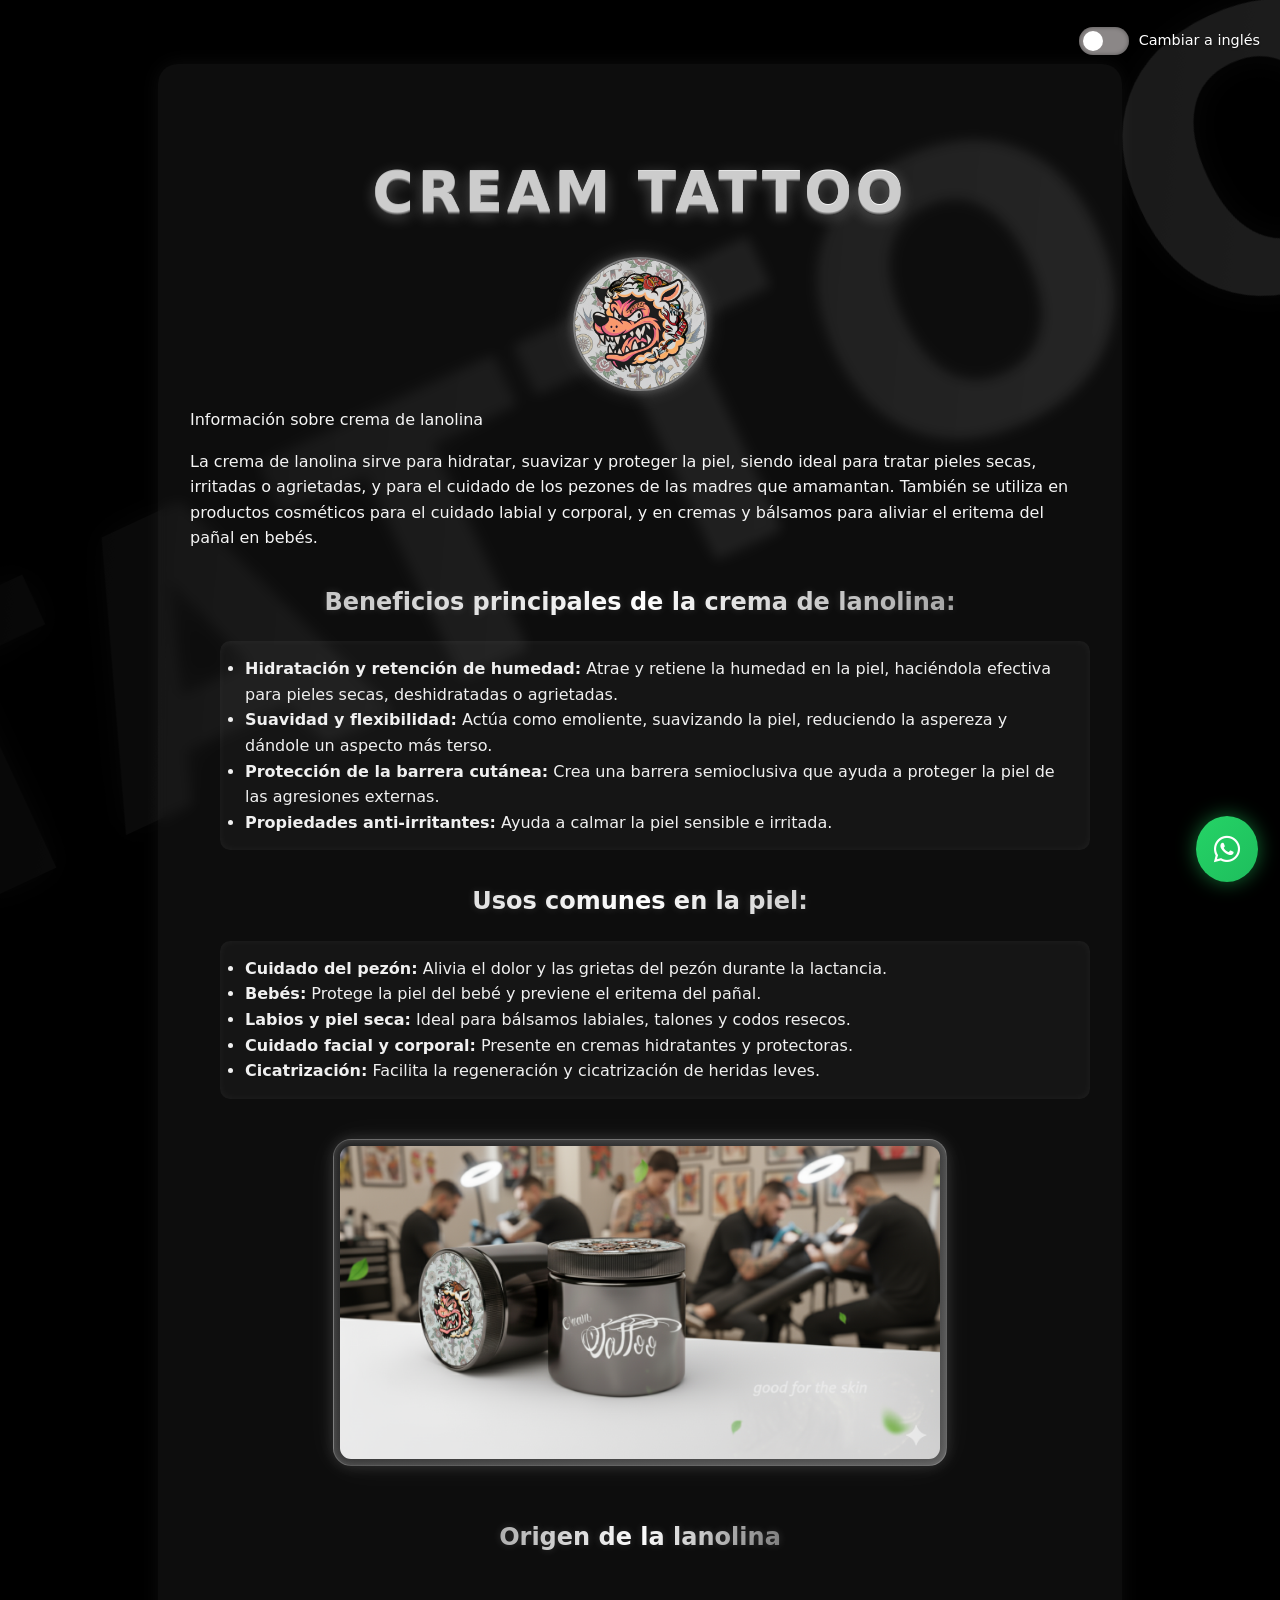
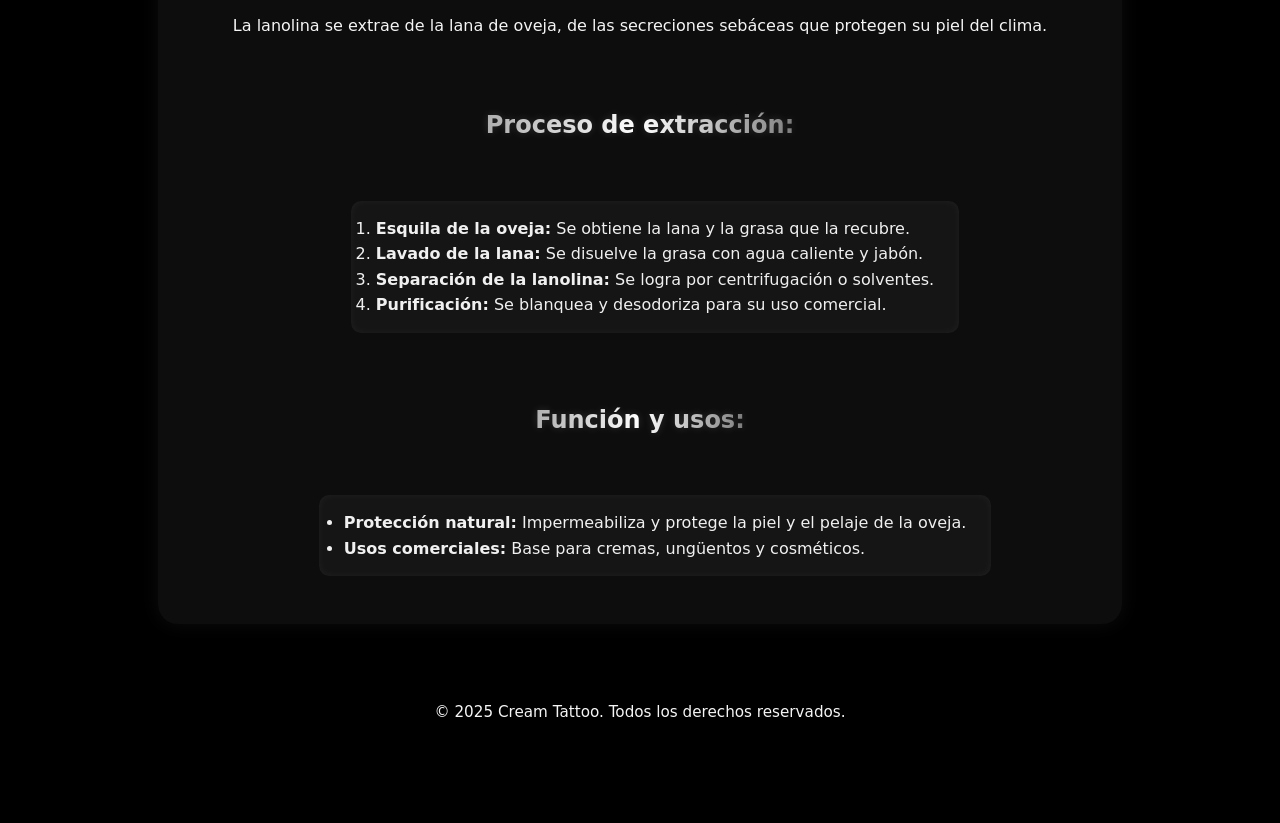
==== index.html @ 7462679d "Creamtatto" ====
<!doctype html>
<html lang="es">
<head>
  <meta charset="utf-8" />
  <meta name="viewport" content="width=device-width, initial-scale=1" />
  <meta http-equiv="x-dns-prefetch-control" content="on">
  <title>Cream Tattoo</title>
  <meta name="description" content="Cream Tattoo - Información sobre la crema de lanolina y su uso para el cuidado de la piel.">

  <!-- 🔹 Preload: carga anticipada de CSS y JS -->
  <link rel="preload" href="estilos.css" as="style" />
  <link rel="preload" href="script.js" as="script" />

  <!-- 🔹 Carga normal del CSS -->
  <link rel="stylesheet" href="estilos.css" />
  <link rel="icon" type="image/webp" href="Imagenes/Imagen1.png">


  <!-- 🔹 Optimización de DNS para Font Awesome -->
  <link rel="dns-prefetch" href="https://cdnjs.cloudflare.com" />

  <!-- 🔹 Font Awesome (corregido) -->
  <link
    rel="stylesheet"
    href="https://cdnjs.cloudflare.com/ajax/libs/font-awesome/6.5.0/css/all.min.css"
  />
</head>


<body>
  <!-- Selector de idioma -->
  <div class="language-container">
    <label class="switch">
      <input type="checkbox" id="language-toggle" />
      <span class="slider"></span>
    </label>
    <p id="label-text">Cambiar a inglés</p>
  </div>

  <!-- Contenido principal -->
  <main class="content">
    
    <!-- 🔹 Título principal -->
    <h1 class="titulo">
      <span id="title-text">Cream Tattoo</span>
    </h1>

    <!-- 🔹 Imagen principal -->
    <img src="Imagenes/Perro.webp"class="icono" alt="Perro Icono" />

    <!-- 🔹 Texto introductorio -->
    <p class="meta" id="meta-text">Información sobre crema de lanolina</p>

    <p id="intro-text">
      La crema de lanolina sirve para hidratar, suavizar y proteger la piel, siendo ideal para tratar pieles secas, irritadas o agrietadas, y para el cuidado de los pezones de las madres que amamantan. También se utiliza en productos cosméticos para el cuidado labial y corporal, y en cremas y bálsamos para aliviar el eritema del pañal en bebés.
    </p>

    <!-- 🔹 Beneficios -->
    <h2 id="benefits-title">Beneficios principales de la crema de lanolina:</h2>
    <ul id="benefits-list">
      <li><strong>Hidratación y retención de humedad:</strong> Atrae y retiene la humedad en la piel, haciéndola efectiva para pieles secas, deshidratadas o agrietadas.</li>
      <li><strong>Suavidad y flexibilidad:</strong> Actúa como emoliente, suavizando la piel, reduciendo la aspereza y dándole un aspecto más terso.</li>
      <li><strong>Protección de la barrera cutánea:</strong> Crea una barrera semioclusiva que ayuda a proteger la piel de las agresiones externas.</li>
      <li><strong>Propiedades anti-irritantes:</strong> Ayuda a calmar la piel sensible e irritada.</li>
    </ul>

    <!-- 🔹 Usos comunes -->
    <h2 id="uses-title">Usos comunes en la piel:</h2>
    <ul id="uses-list">
      <li><strong>Cuidado del pezón:</strong> Alivia el dolor y las grietas del pezón durante la lactancia.</li>
      <li><strong>Bebés:</strong> Protege la piel del bebé y previene el eritema del pañal.</li>
      <li><strong>Labios y piel seca:</strong> Ideal para bálsamos labiales, talones y codos resecos.</li>
      <li><strong>Cuidado facial y corporal:</strong> Presente en cremas hidratantes y protectoras.</li>
      <li><strong>Cicatrización:</strong> Facilita la regeneración y cicatrización de heridas leves.</li>
    </ul>

    <!-- 🔹 Artículo con imagen y más información -->
    <article class="card">
      <div class="photo-gallery">                 
      <img class="photo" src="Imagenes/Prueba.webp" alt="Crema de lanolina" loading="lazy" />

      </div>

      <h2 id="origin-title">Origen de la lanolina</h2>
      <p id="origin-text">
        La lanolina se extrae de la lana de oveja, de las secreciones sebáceas que protegen su piel del clima.
      </p>

      <h2 id="process-title">Proceso de extracción:</h2>
      <ol id="process-list">
        <li><strong>Esquila de la oveja:</strong> Se obtiene la lana y la grasa que la recubre.</li>
        <li><strong>Lavado de la lana:</strong> Se disuelve la grasa con agua caliente y jabón.</li>
        <li><strong>Separación de la lanolina:</strong> Se logra por centrifugación o solventes.</li>
        <li><strong>Purificación:</strong> Se blanquea y desodoriza para su uso comercial.</li>
      </ol>

      <h2 id="function-title">Función y usos:</h2>
      <ul id="function-list">
        <li><strong>Protección natural:</strong> Impermeabiliza y protege la piel y el pelaje de la oveja.</li>
        <li><strong>Usos comerciales:</strong> Base para cremas, ungüentos y cosméticos.</li>
      </ul>
    </article>
  </main>

  <!-- Footer -->
  <footer class="footer">
    <p id="footer-copy">&copy; 2025 Cream Tattoo. Todos los derechos reservados.</p>
  </footer>

  <!-- Botón flotante de WhatsApp con efecto metálico -->
<a 
  href="https://wa.me/573205872456?text=Hola%20Cream%20Tattoo,%20quisiera%20más%20información." 
  class="whatsapp-float"
  target="_blank" 
  rel="noopener noreferrer"
  aria-label="Abrir chat de WhatsApp con Cream Tattoo"
>
  <i class="fa-brands fa-whatsapp"></i>
</a>

  <script src="script.js"></script>
</body>
</html>
---- estilos.css ----
/* =======================================================
   🎨 ESTILO GENERAL - Cream Tatto con fondo metalizado
   ======================================================= */

/* ==== Fondo metalizado animado ==== */
body {
  margin: 0;
  padding: 64px;
  line-height: 1.6;
  font-family: system-ui, -apple-system, "Segoe UI", Roboto, "Helvetica Neue", Arial;
  color: #f5f5f5;
  background-color: #000;
  position: relative;
  overflow-x: hidden;
}

/* === Texto "TATTOO" de fondo metalizado diagonal mejorado === */
body::before {
  content: "TATTOO";
  position: fixed;
  top: 50%;
  left: 50%;
  transform: translate(-50%, -50%) rotate(-25deg);
  font-size: 30vw;
  font-weight: 900;
  text-transform: uppercase;
  letter-spacing: 10px;
  background: linear-gradient(
    120deg,
    #222 0%,
    #666 10%,
    #bbb 25%,
    #eee 40%,
    #aaa 60%,
    #666 75%,
    #222 100%
  );
  background-size: 400% 400%;
  -webkit-background-clip: text;
  -webkit-text-fill-color: transparent;
  animation: metalFlow 6s ease-in-out infinite;
  opacity: 0.15;
  pointer-events: none;
  user-select: none;
  z-index: 0;
  filter:
    drop-shadow(0 0 15px rgba(255, 255, 255, 0.15))
    drop-shadow(0 0 30px rgba(255, 255, 255, 0.05))
    contrast(1.2) brightness(1.1);
}

@keyframes metalFlow {
  0% { background-position: 0% 50%; }
  50% { background-position: 100% 50%; }
  100% { background-position: 0% 50%; }
}

/* Contenido visible */
* {
  position: relative;
  z-index: 1;
}

/* =======================================================
   📸 Imagen centrada dentro de la tarjeta
   ======================================================= */
.card {
  display: flex;
  justify-content: center;
  align-items: center;
  flex-direction: column;
  margin-top: 40px;
  gap: 20px;
}

.photo-gallery {
  display: flex;
  justify-content: center;
  align-items: center;
  width: 100%;
}

/* 🖼️ Imagen de la crema - Estilo metálico mejorado */
.photo {
  max-width: 100%;
  width: 600px;
  height: auto;
  border-radius: 18px;
  object-fit: contain;
  background: linear-gradient(145deg, #222, #555);
  padding: 6px;
  border: 1px solid rgba(255, 255, 255, 0.25);
  box-shadow:
    0 0 15px rgba(255, 255, 255, 0.15),
    0 0 40px rgba(255, 255, 255, 0.05),
    inset 0 0 8px rgba(255, 255, 255, 0.2);
  transition: transform 0.4s ease, box-shadow 0.4s ease;
}

/* 🔹 Efecto hover metálico */
.photo:hover {
  transform: scale(1.03);
  box-shadow:
    0 0 25px rgba(255, 255, 255, 0.3),
    0 0 60px rgba(255, 255, 255, 0.15),
    inset 0 0 12px rgba(255, 255, 255, 0.25);
}

/* =======================================================
   🌐 Selector de idioma (switch)
   ======================================================= */
.language-container {
  position: fixed;
  top: 15px;
  right: 20px;
  display: flex;
  align-items: center;
  gap: 10px;
  z-index: 10;
}

#label-text {
  font-size: 0.9rem;
  color: #ffffff;
  text-shadow: 0 1px 2px rgba(0,0,0,0.4);
}

.switch {
  position: relative;
  display: inline-block;
  width: 50px;
  height: 28px;
}

.switch input {
  opacity: 0;
  width: 0;
  height: 0;
}

.slider {
  position: absolute;
  cursor: pointer;
  top: 0; left: 0; right: 0; bottom: 0;
  background-color: #cfc9c9ab;
  transition: .4s;
  border-radius: 34px;
  box-shadow: inset 0 0 4px rgba(0,0,0,0.4);
}

.slider:before {
  position: absolute;
  content: "";
  height: 20px; width: 20px;
  left: 4px; bottom: 4px;
  background-color: white;
  transition: .4s;
  border-radius: 50%;
}

input:checked + .slider {
  background-color: #25d366;
  box-shadow: inset 0 0 4px rgba(0,0,0,0.3);
}

input:checked + .slider:before {
  transform: translateX(22px);
}

/* =======================================================
   🧴 Contenido principal y tarjetas
   ======================================================= */
.content {
  max-width: 900px;
  margin: 0 auto;
  background: rgba(255,255,255,0.05);
  backdrop-filter: blur(6px);
  border-radius: 20px;
  padding: 32px;
  box-shadow: 0 0 20px rgba(255,255,255,0.05);
}

/* =======================================================
   🐾 ICONO y TÍTULO 3D METALIZADO
   ======================================================= */
.titulo {
  display: flex;
  flex-direction: column;
  align-items: center;
  justify-content: center;
  text-align: center;
  gap: 20px;
  margin-top: 50px;
  position: relative;
  left: 50%;
  transform: translateX(-50%);
  width: fit-content;
}

/* Icono */
.icono {
  width: 130px;
  height: 130px;
  border-radius: 50%;
  object-fit: cover;
  border: 2px solid rgba(200, 200, 200, 0.6);
  box-shadow:
    0 0 10px rgba(255, 255, 255, 0.25),
    0 0 25px rgba(255, 255, 255, 0.15),
    inset 0 0 10px rgba(255, 255, 255, 0.2);
  display: block;
  margin: 0 auto;
  transition: transform 0.5s ease, box-shadow 0.5s ease;
}

.icono:hover {
  transform: scale(1.08);
  box-shadow:
    0 0 20px rgba(255, 255, 255, 0.4),
    0 0 40px rgba(255, 255, 255, 0.25),
    inset 0 0 12px rgba(255, 255, 255, 0.3);
}

/* Texto principal con efecto metalizado 3D */
#title-text {
  font-size: 3.5rem;
  font-weight: 900;
  text-transform: uppercase;
  letter-spacing: 4px;
  background: linear-gradient(90deg, #b0b0b0, #ffffff, #7a7a7a, #cfcfcf, #8f8f8f);
  background-size: 400%;
  -webkit-background-clip: text;
  -webkit-text-fill-color: transparent;
  animation: metalShine 5s linear infinite;
  text-shadow:
    0 1px 0 #ccc,
    0 2px 0 #999,
    0 3px 0 #666,
    0 4px 0 #333,
    0 5px 15px rgba(255,255,255,0.3);
}

@keyframes metalShine {
  0% { background-position: 0%; }
  100% { background-position: 400%; }
}

/* =======================================================
   ✨ Estilo metálico para títulos secundarios y listas
   ======================================================= */
h2 {
  text-align: center;
  color: #ddd;
  font-weight: 700;
  margin-top: 32px;
  text-shadow: 0 0 8px rgba(255,255,255,0.15);
  background: linear-gradient(90deg, #aaa, #fff, #777);
  -webkit-background-clip: text;
  -webkit-text-fill-color: transparent;
}

ul, ol {
  margin-left: 30px;
  color: #f0f0f0;
  background: rgba(255,255,255,0.03);
  padding: 15px 25px;
  border-radius: 10px;
  box-shadow: inset 0 0 8px rgba(255,255,255,0.05);
}

/* =======================================================
   ⚙️ Footer
   ======================================================= */
.footer {
  text-align: center;
  padding: 20px;
  color: #f5f5f5;
  margin-top: 40px;
  font-size: 0.95rem;
}

.footer a {
  color: #25d366;
  text-decoration: none;
}

.footer a:hover {
  text-decoration: underline;
}

/* =======================================================
   💬 Botón flotante de WhatsApp
   ======================================================= */
.whatsapp-float {
  position: fixed;
  bottom: 18px;
  right: 22px;
  background: linear-gradient(135deg, #25d366, #1ebe5d, #2fe87a);
  background-size: 200% 200%;
  color: white;
  font-size: 30px;
  padding: 18px;
  border-radius: 50%;
  text-decoration: none;
  text-align: center;
  box-shadow: 0 0 20px rgba(37, 211, 102, 0.5);
  z-index: 200;
  transition: transform 0.3s ease, box-shadow 0.3s ease;
  animation: shineWhats 4s ease-in-out infinite;
}

@keyframes shineWhats {
  0% {
    background-position: 0% 50%;
    box-shadow: 0 0 15px rgba(37, 211, 102, 0.4);
  }
  50% {
    background-position: 100% 50%;
    box-shadow: 0 0 35px rgba(47, 232, 122, 0.7);
  }
  100% {
    background-position: 0% 50%;
    box-shadow: 0 0 15px rgba(37, 211, 102, 0.4);
  }
}

.whatsapp-float:hover {
  transform: scale(1.15);
  box-shadow: 0 0 45px rgba(47, 232, 122, 0.9);
}

.whatsapp-float i {
  display: flex;
  align-items: center;
  justify-content: center;
}

/* =======================================================
   📱 Responsive
   ======================================================= */
@media (max-width: 720px) {
  body {
    padding: 30px 16px;
  }

  #title-text {
    font-size: 2.4rem;
  }

  .icono {
    width: 90px;
    height: 90px;
  }

  .content {
    padding: 20px;
  }

  .language-container {
    top: 10px;
    right: 10px;
    gap: 6px;
  }

  #label-text {
    font-size: 0.8rem;
  }
}
---- estilos.css ----
/* =======================================================
   🎨 ESTILO GENERAL - Cream Tatto con fondo metalizado
   ======================================================= */

/* ==== Fondo metalizado animado ==== */
body {
  margin: 0;
  padding: 64px;
  line-height: 1.6;
  font-family: system-ui, -apple-system, "Segoe UI", Roboto, "Helvetica Neue", Arial;
  color: #f5f5f5;
  background-color: #000;
  position: relative;
  overflow-x: hidden;
}

/* === Texto "TATTOO" de fondo metalizado diagonal mejorado === */
body::before {
  content: "TATTOO";
  position: fixed;
  top: 50%;
  left: 50%;
  transform: translate(-50%, -50%) rotate(-25deg);
  font-size: 30vw;
  font-weight: 900;
  text-transform: uppercase;
  letter-spacing: 10px;
  background: linear-gradient(
    120deg,
    #222 0%,
    #666 10%,
    #bbb 25%,
    #eee 40%,
    #aaa 60%,
    #666 75%,
    #222 100%
  );
  background-size: 400% 400%;
  -webkit-background-clip: text;
  -webkit-text-fill-color: transparent;
  animation: metalFlow 6s ease-in-out infinite;
  opacity: 0.15;
  pointer-events: none;
  user-select: none;
  z-index: 0;
  filter:
    drop-shadow(0 0 15px rgba(255, 255, 255, 0.15))
    drop-shadow(0 0 30px rgba(255, 255, 255, 0.05))
    contrast(1.2) brightness(1.1);
}

@keyframes metalFlow {
  0% { background-position: 0% 50%; }
  50% { background-position: 100% 50%; }
  100% { background-position: 0% 50%; }
}

/* Contenido visible */
* {
  position: relative;
  z-index: 1;
}

/* =======================================================
   📸 Imagen centrada dentro de la tarjeta
   ======================================================= */
.card {
  display: flex;
  justify-content: center;
  align-items: center;
  flex-direction: column;
  margin-top: 40px;
  gap: 20px;
}

.photo-gallery {
  display: flex;
  justify-content: center;
  align-items: center;
  width: 100%;
}

/* 🖼️ Imagen de la crema - Estilo metálico mejorado */
.photo {
  max-width: 100%;
  width: 600px;
  height: auto;
  border-radius: 18px;
  object-fit: contain;
  background: linear-gradient(145deg, #222, #555);
  padding: 6px;
  border: 1px solid rgba(255, 255, 255, 0.25);
  box-shadow:
    0 0 15px rgba(255, 255, 255, 0.15),
    0 0 40px rgba(255, 255, 255, 0.05),
    inset 0 0 8px rgba(255, 255, 255, 0.2);
  transition: transform 0.4s ease, box-shadow 0.4s ease;
}

/* 🔹 Efecto hover metálico */
.photo:hover {
  transform: scale(1.03);
  box-shadow:
    0 0 25px rgba(255, 255, 255, 0.3),
    0 0 60px rgba(255, 255, 255, 0.15),
    inset 0 0 12px rgba(255, 255, 255, 0.25);
}

/* =======================================================
   🌐 Selector de idioma (switch)
   ======================================================= */
.language-container {
  position: fixed;
  top: 15px;
  right: 20px;
  display: flex;
  align-items: center;
  gap: 10px;
  z-index: 10;
}

#label-text {
  font-size: 0.9rem;
  color: #ffffff;
  text-shadow: 0 1px 2px rgba(0,0,0,0.4);
}

.switch {
  position: relative;
  display: inline-block;
  width: 50px;
  height: 28px;
}

.switch input {
  opacity: 0;
  width: 0;
  height: 0;
}

.slider {
  position: absolute;
  cursor: pointer;
  top: 0; left: 0; right: 0; bottom: 0;
  background-color: #cfc9c9ab;
  transition: .4s;
  border-radius: 34px;
  box-shadow: inset 0 0 4px rgba(0,0,0,0.4);
}

.slider:before {
  position: absolute;
  content: "";
  height: 20px; width: 20px;
  left: 4px; bottom: 4px;
  background-color: white;
  transition: .4s;
  border-radius: 50%;
}

input:checked + .slider {
  background-color: #25d366;
  box-shadow: inset 0 0 4px rgba(0,0,0,0.3);
}

input:checked + .slider:before {
  transform: translateX(22px);
}

/* =======================================================
   🧴 Contenido principal y tarjetas
   ======================================================= */
.content {
  max-width: 900px;
  margin: 0 auto;
  background: rgba(255,255,255,0.05);
  backdrop-filter: blur(6px);
  border-radius: 20px;
  padding: 32px;
  box-shadow: 0 0 20px rgba(255,255,255,0.05);
}

/* =======================================================
   🐾 ICONO y TÍTULO 3D METALIZADO
   ======================================================= */
.titulo {
  display: flex;
  flex-direction: column;
  align-items: center;
  justify-content: center;
  text-align: center;
  gap: 20px;
  margin-top: 50px;
  position: relative;
  left: 50%;
  transform: translateX(-50%);
  width: fit-content;
}

/* Icono */
.icono {
  width: 130px;
  height: 130px;
  border-radius: 50%;
  object-fit: cover;
  border: 2px solid rgba(200, 200, 200, 0.6);
  box-shadow:
    0 0 10px rgba(255, 255, 255, 0.25),
    0 0 25px rgba(255, 255, 255, 0.15),
    inset 0 0 10px rgba(255, 255, 255, 0.2);
  display: block;
  margin: 0 auto;
  transition: transform 0.5s ease, box-shadow 0.5s ease;
}

.icono:hover {
  transform: scale(1.08);
  box-shadow:
    0 0 20px rgba(255, 255, 255, 0.4),
    0 0 40px rgba(255, 255, 255, 0.25),
    inset 0 0 12px rgba(255, 255, 255, 0.3);
}

/* Texto principal con efecto metalizado 3D */
#title-text {
  font-size: 3.5rem;
  font-weight: 900;
  text-transform: uppercase;
  letter-spacing: 4px;
  background: linear-gradient(90deg, #b0b0b0, #ffffff, #7a7a7a, #cfcfcf, #8f8f8f);
  background-size: 400%;
  -webkit-background-clip: text;
  -webkit-text-fill-color: transparent;
  animation: metalShine 5s linear infinite;
  text-shadow:
    0 1px 0 #ccc,
    0 2px 0 #999,
    0 3px 0 #666,
    0 4px 0 #333,
    0 5px 15px rgba(255,255,255,0.3);
}

@keyframes metalShine {
  0% { background-position: 0%; }
  100% { background-position: 400%; }
}

/* =======================================================
   ✨ Estilo metálico para títulos secundarios y listas
   ======================================================= */
h2 {
  text-align: center;
  color: #ddd;
  font-weight: 700;
  margin-top: 32px;
  text-shadow: 0 0 8px rgba(255,255,255,0.15);
  background: linear-gradient(90deg, #aaa, #fff, #777);
  -webkit-background-clip: text;
  -webkit-text-fill-color: transparent;
}

ul, ol {
  margin-left: 30px;
  color: #f0f0f0;
  background: rgba(255,255,255,0.03);
  padding: 15px 25px;
  border-radius: 10px;
  box-shadow: inset 0 0 8px rgba(255,255,255,0.05);
}

/* =======================================================
   ⚙️ Footer
   ======================================================= */
.footer {
  text-align: center;
  padding: 20px;
  color: #f5f5f5;
  margin-top: 40px;
  font-size: 0.95rem;
}

.footer a {
  color: #25d366;
  text-decoration: none;
}

.footer a:hover {
  text-decoration: underline;
}

/* =======================================================
   💬 Botón flotante de WhatsApp
   ======================================================= */
.whatsapp-float {
  position: fixed;
  bottom: 18px;
  right: 22px;
  background: linear-gradient(135deg, #25d366, #1ebe5d, #2fe87a);
  background-size: 200% 200%;
  color: white;
  font-size: 30px;
  padding: 18px;
  border-radius: 50%;
  text-decoration: none;
  text-align: center;
  box-shadow: 0 0 20px rgba(37, 211, 102, 0.5);
  z-index: 200;
  transition: transform 0.3s ease, box-shadow 0.3s ease;
  animation: shineWhats 4s ease-in-out infinite;
}

@keyframes shineWhats {
  0% {
    background-position: 0% 50%;
    box-shadow: 0 0 15px rgba(37, 211, 102, 0.4);
  }
  50% {
    background-position: 100% 50%;
    box-shadow: 0 0 35px rgba(47, 232, 122, 0.7);
  }
  100% {
    background-position: 0% 50%;
    box-shadow: 0 0 15px rgba(37, 211, 102, 0.4);
  }
}

.whatsapp-float:hover {
  transform: scale(1.15);
  box-shadow: 0 0 45px rgba(47, 232, 122, 0.9);
}

.whatsapp-float i {
  display: flex;
  align-items: center;
  justify-content: center;
}

/* =======================================================
   📱 Responsive
   ======================================================= */
@media (max-width: 720px) {
  body {
    padding: 30px 16px;
  }

  #title-text {
    font-size: 2.4rem;
  }

  .icono {
    width: 90px;
    height: 90px;
  }

  .content {
    padding: 20px;
  }

  .language-container {
    top: 10px;
    right: 10px;
    gap: 6px;
  }

  #label-text {
    font-size: 0.8rem;
  }
}
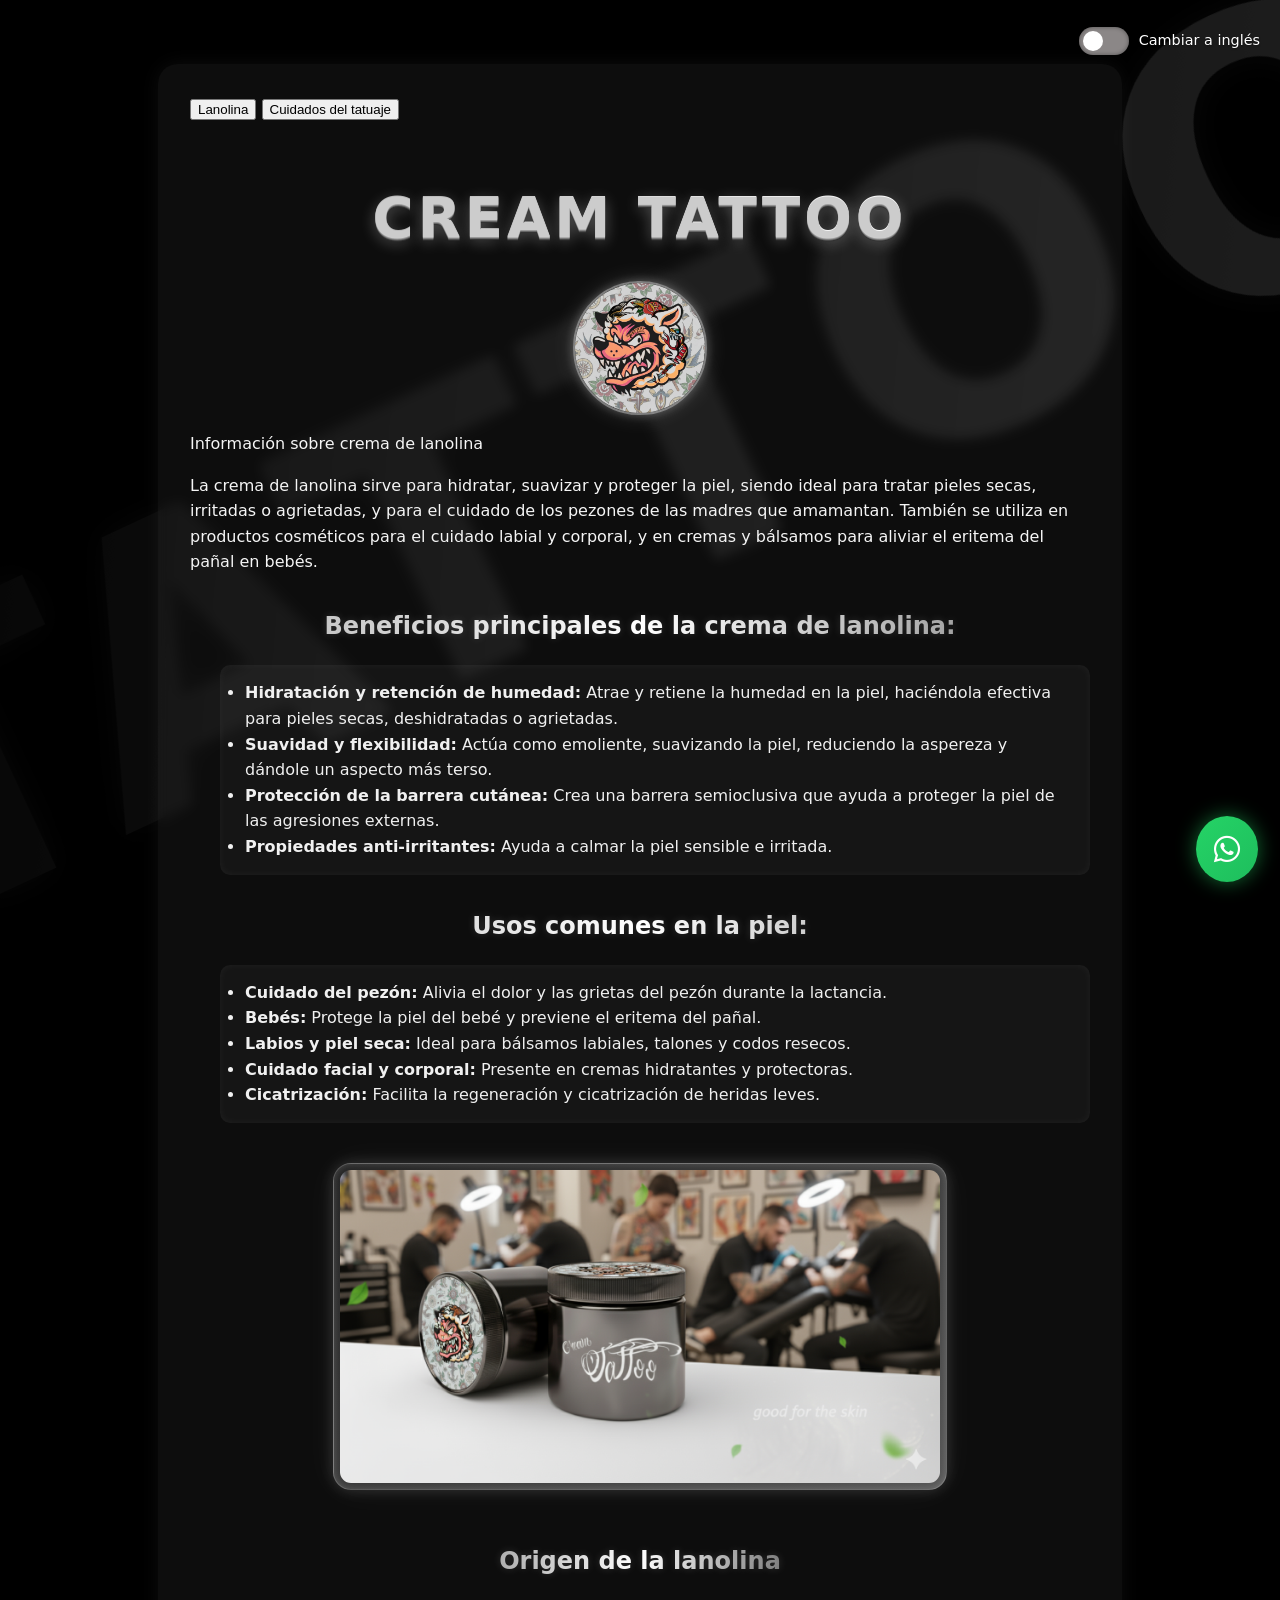
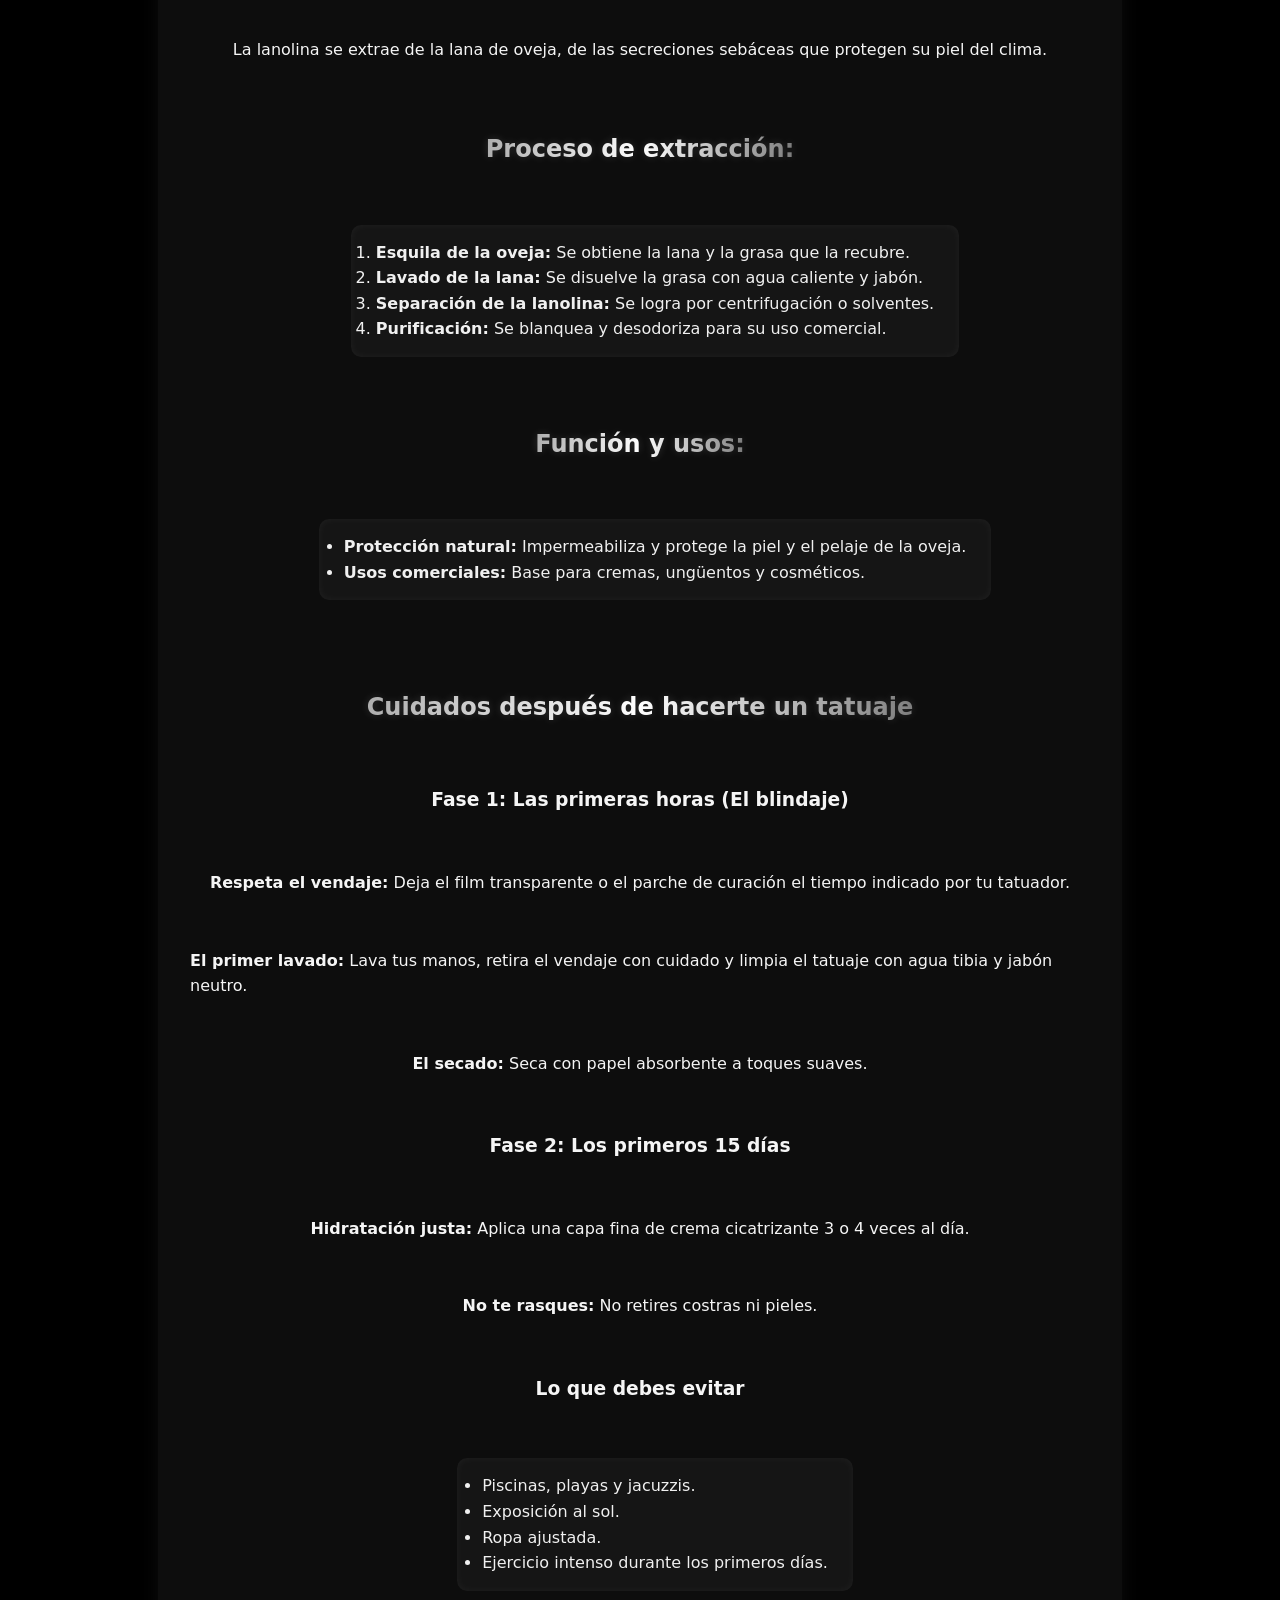
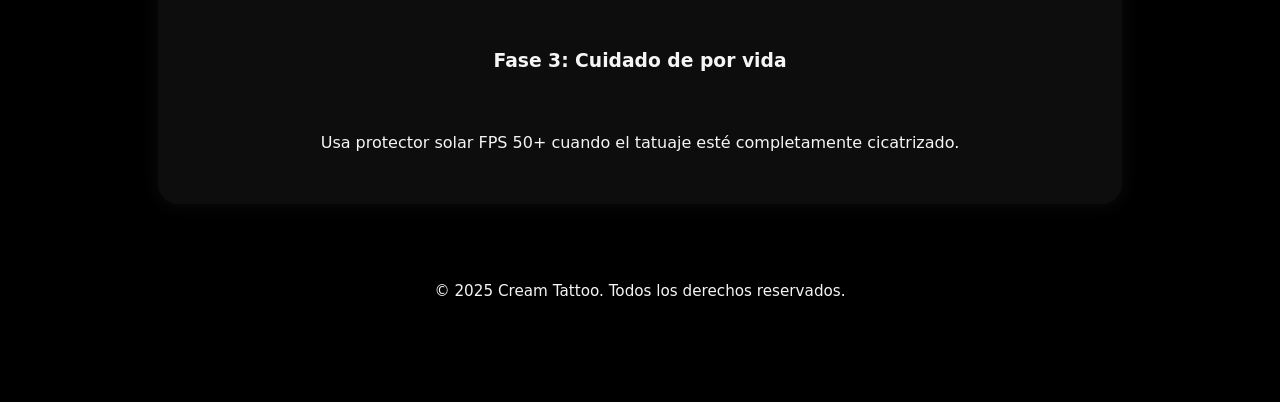
==== commit a0db66de: "Actualizar página principal" ====
--- a/index.html
+++ b/index.html
@@ -39,6 +39,13 @@
 
   <!-- Contenido principal -->
   <main class="content">
+
+    <nav class="tabs">
+  <button class="tab-button active" onclick="mostrarPestana('info')">Lanolina</button>
+  <button class="tab-button" onclick="mostrarPestana('cuidados')">Cuidados del tatuaje</button>
+</nav>
+
+<section id="info" class="tab-content active">
     
     <!-- 🔹 Título principal -->
     <h1 class="titulo">
@@ -99,8 +106,47 @@
         <li><strong>Protección natural:</strong> Impermeabiliza y protege la piel y el pelaje de la oveja.</li>
         <li><strong>Usos comerciales:</strong> Base para cremas, ungüentos y cosméticos.</li>
       </ul>
-    </article>
-  </main>
+
+          </article>
+
+</section>
+
+<section id="cuidados" class="tab-content">
+  <article class="card">
+
+    <h2>Cuidados después de hacerte un tatuaje</h2>
+
+    <h3>Fase 1: Las primeras horas (El blindaje)</h3>
+
+    <p><strong>Respeta el vendaje:</strong> Deja el film transparente o el parche de curación el tiempo indicado por tu tatuador.</p>
+
+    <p><strong>El primer lavado:</strong> Lava tus manos, retira el vendaje con cuidado y limpia el tatuaje con agua tibia y jabón neutro.</p>
+
+    <p><strong>El secado:</strong> Seca con papel absorbente a toques suaves.</p>
+
+    <h3>Fase 2: Los primeros 15 días</h3>
+
+    <p><strong>Hidratación justa:</strong> Aplica una capa fina de crema cicatrizante 3 o 4 veces al día.</p>
+
+    <p><strong>No te rasques:</strong> No retires costras ni pieles.</p>
+
+    <h3>Lo que debes evitar</h3>
+
+    <ul>
+      <li>Piscinas, playas y jacuzzis.</li>
+      <li>Exposición al sol.</li>
+      <li>Ropa ajustada.</li>
+      <li>Ejercicio intenso durante los primeros días.</li>
+    </ul>
+
+    <h3>Fase 3: Cuidado de por vida</h3>
+
+    <p>Usa protector solar FPS 50+ cuando el tatuaje esté completamente cicatrizado.</p>
+
+  </article>
+</section>
+
+</main>
 
   <!-- Footer -->
   <footer class="footer">
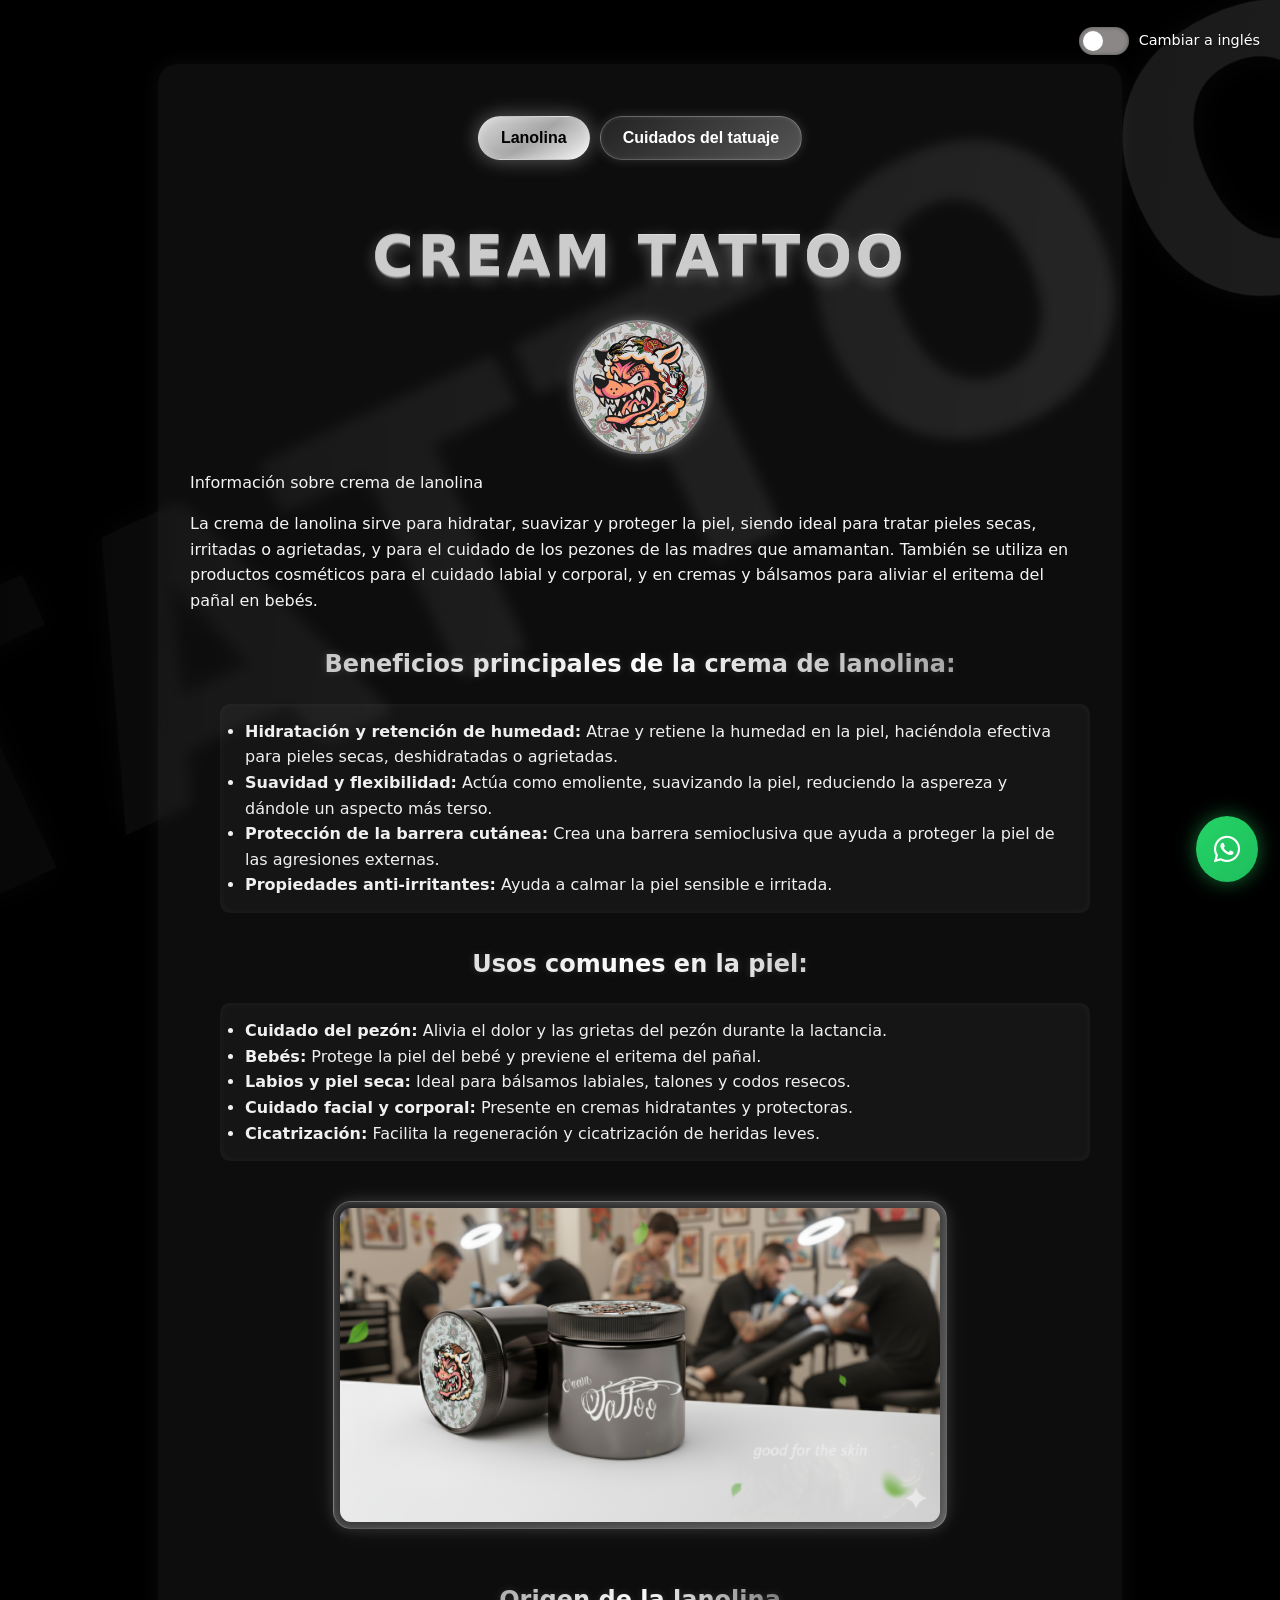
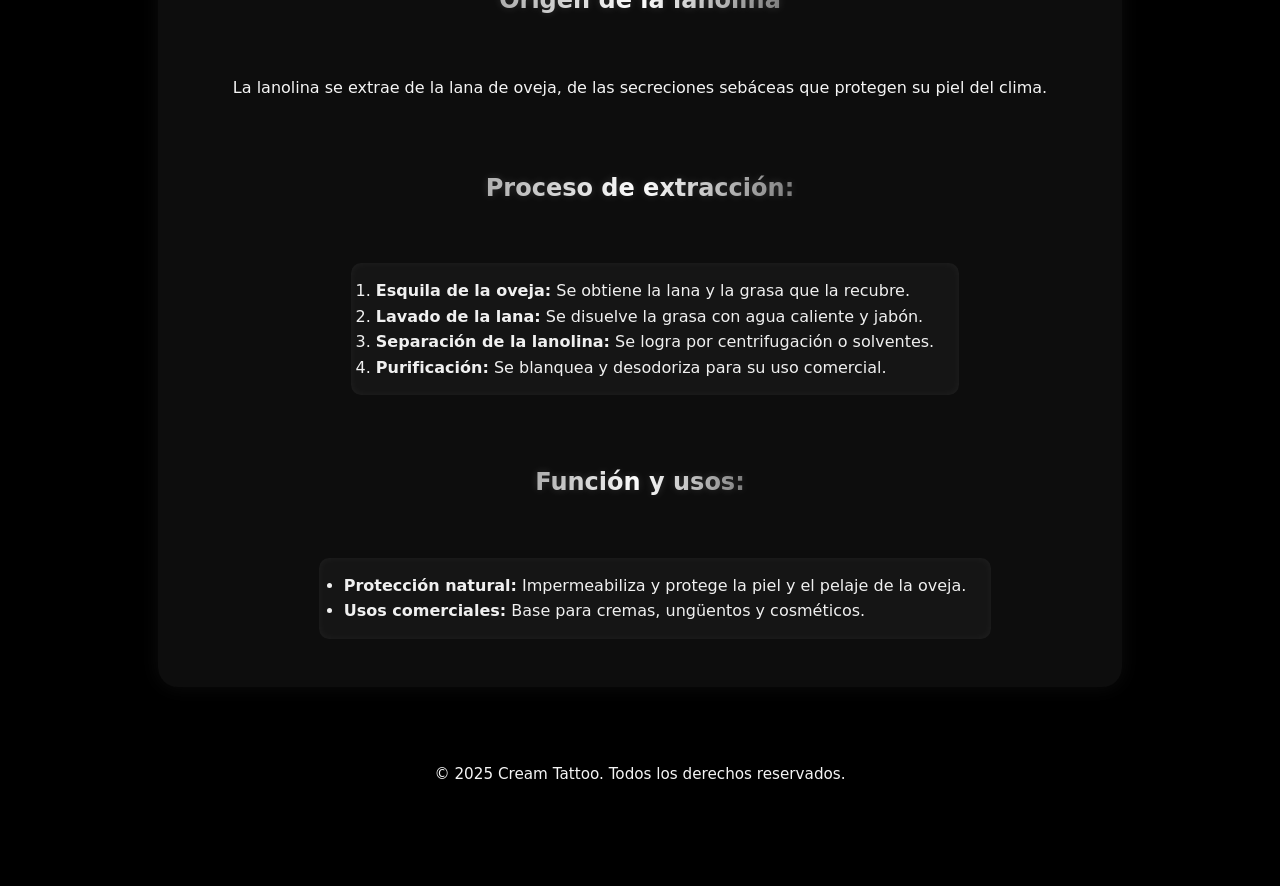
==== commit 3ee66ca6: "Actualizar página principal Added detailed care instructions for tattoo maintenance." ====
--- a/index.html
+++ b/index.html
@@ -141,7 +141,35 @@
 
     <h3>Fase 3: Cuidado de por vida</h3>
 
-    <p>Usa protector solar FPS 50+ cuando el tatuaje esté completamente cicatrizado.</p>
+   <h3>☀️ Fase 3: Cuidado de por vida</h3>
+
+<p>
+  Una vez que la piel esté completamente lisa y ya no haya costras
+  (alrededor de la tercera o cuarta semana), el cuidado pasa a modo
+  mantenimiento.
+</p>
+
+<p>
+  <strong>El secreto del color:</strong> Si quieres que tu tatuaje luzca
+  como nuevo con el paso de los años, usa protector solar (FPS 50+) cada
+  vez que salgas al sol. El sol degrada los pigmentos y difumina las
+  líneas. Mantener la piel hidratada con tu crema corporal diaria también
+  ayudará a que los colores resalten más y la piel conserve un aspecto
+  saludable.
+</p>
+
+<h3>⚠️ ¿Cuándo consultar a un profesional?</h3>
+
+<p>
+  Si notas un enrojecimiento intenso que se extiende más allá del tatuaje,
+  calor excesivo en la zona, presencia de pus, inflamación anormal o
+  fiebre, consulta de inmediato con tu tatuador o con un médico.
+</p>
+
+<p>
+  Siguiendo estas recomendaciones, tu tatuaje tendrá una cicatrización
+  adecuada y conservará su apariencia y color durante muchos años.
+</p>
 
   </article>
 </section>
--- a/estilos.css
+++ b/estilos.css
@@ -366,3 +366,79 @@
     font-size: 0.8rem;
   }
 }
+
+
+/* =======================================================
+   🗂️ PESTAÑAS RESPONSIVE
+   ======================================================= */
+
+.tabs{
+  display:flex;
+  justify-content:center;
+  gap:10px;
+  margin:20px 0 30px;
+  flex-wrap:wrap;
+}
+
+.tab-button{
+  background:linear-gradient(145deg, #222, #555);
+  color:white;
+  border:1px solid rgba(255,255,255,0.25);
+  padding:12px 22px;
+  border-radius:30px;
+  cursor:pointer;
+  font-weight:bold;
+  font-size:1rem;
+  transition:all .3s ease;
+  box-shadow:
+    0 0 12px rgba(255,255,255,0.15),
+    inset 0 0 5px rgba(255,255,255,0.1);
+}
+
+.tab-button:hover{
+  transform:translateY(-2px);
+  box-shadow:
+    0 0 20px rgba(255,255,255,0.25),
+    inset 0 0 8px rgba(255,255,255,0.15);
+}
+
+.tab-button.active{
+  background:linear-gradient(
+    145deg,
+    #d9d9d9,
+    #a5a5a5,
+    #f5f5f5
+  );
+  color:#000;
+  box-shadow:
+    0 0 20px rgba(255,255,255,0.35),
+    inset 0 0 10px rgba(255,255,255,0.3);
+}
+
+.tab-content{
+  display:none;
+}
+
+.tab-content.active{
+  display:block;
+}
+
+/* =======================================================
+   📱 RESPONSIVE PARA PESTAÑAS
+   ======================================================= */
+
+@media (max-width: 720px){
+
+  .tabs{
+    flex-direction:column;
+    align-items:center;
+    gap:12px;
+  }
+
+  .tab-button{
+    width:100%;
+    max-width:280px;
+    font-size:0.95rem;
+  }
+
+}
--- a/estilos.css
+++ b/estilos.css
@@ -366,3 +366,79 @@
     font-size: 0.8rem;
   }
 }
+
+
+/* =======================================================
+   🗂️ PESTAÑAS RESPONSIVE
+   ======================================================= */
+
+.tabs{
+  display:flex;
+  justify-content:center;
+  gap:10px;
+  margin:20px 0 30px;
+  flex-wrap:wrap;
+}
+
+.tab-button{
+  background:linear-gradient(145deg, #222, #555);
+  color:white;
+  border:1px solid rgba(255,255,255,0.25);
+  padding:12px 22px;
+  border-radius:30px;
+  cursor:pointer;
+  font-weight:bold;
+  font-size:1rem;
+  transition:all .3s ease;
+  box-shadow:
+    0 0 12px rgba(255,255,255,0.15),
+    inset 0 0 5px rgba(255,255,255,0.1);
+}
+
+.tab-button:hover{
+  transform:translateY(-2px);
+  box-shadow:
+    0 0 20px rgba(255,255,255,0.25),
+    inset 0 0 8px rgba(255,255,255,0.15);
+}
+
+.tab-button.active{
+  background:linear-gradient(
+    145deg,
+    #d9d9d9,
+    #a5a5a5,
+    #f5f5f5
+  );
+  color:#000;
+  box-shadow:
+    0 0 20px rgba(255,255,255,0.35),
+    inset 0 0 10px rgba(255,255,255,0.3);
+}
+
+.tab-content{
+  display:none;
+}
+
+.tab-content.active{
+  display:block;
+}
+
+/* =======================================================
+   📱 RESPONSIVE PARA PESTAÑAS
+   ======================================================= */
+
+@media (max-width: 720px){
+
+  .tabs{
+    flex-direction:column;
+    align-items:center;
+    gap:12px;
+  }
+
+  .tab-button{
+    width:100%;
+    max-width:280px;
+    font-size:0.95rem;
+  }
+
+}
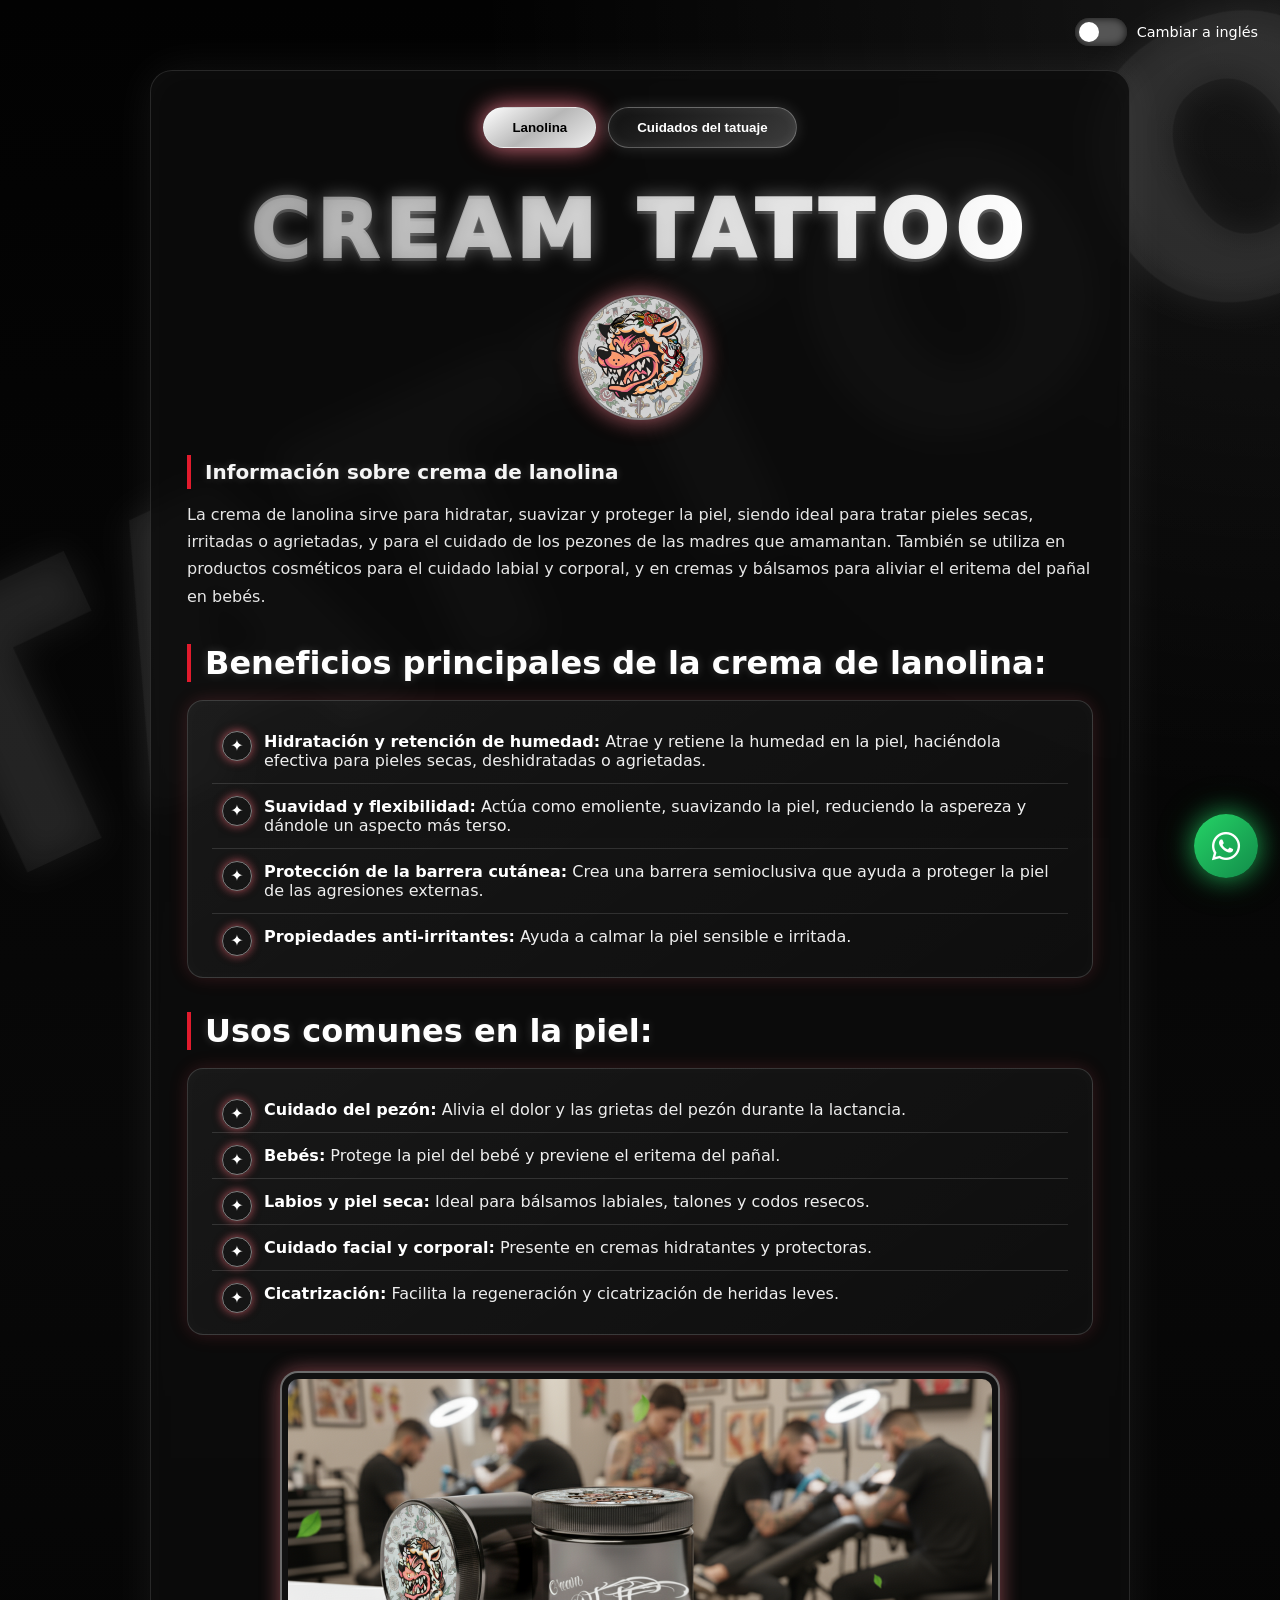
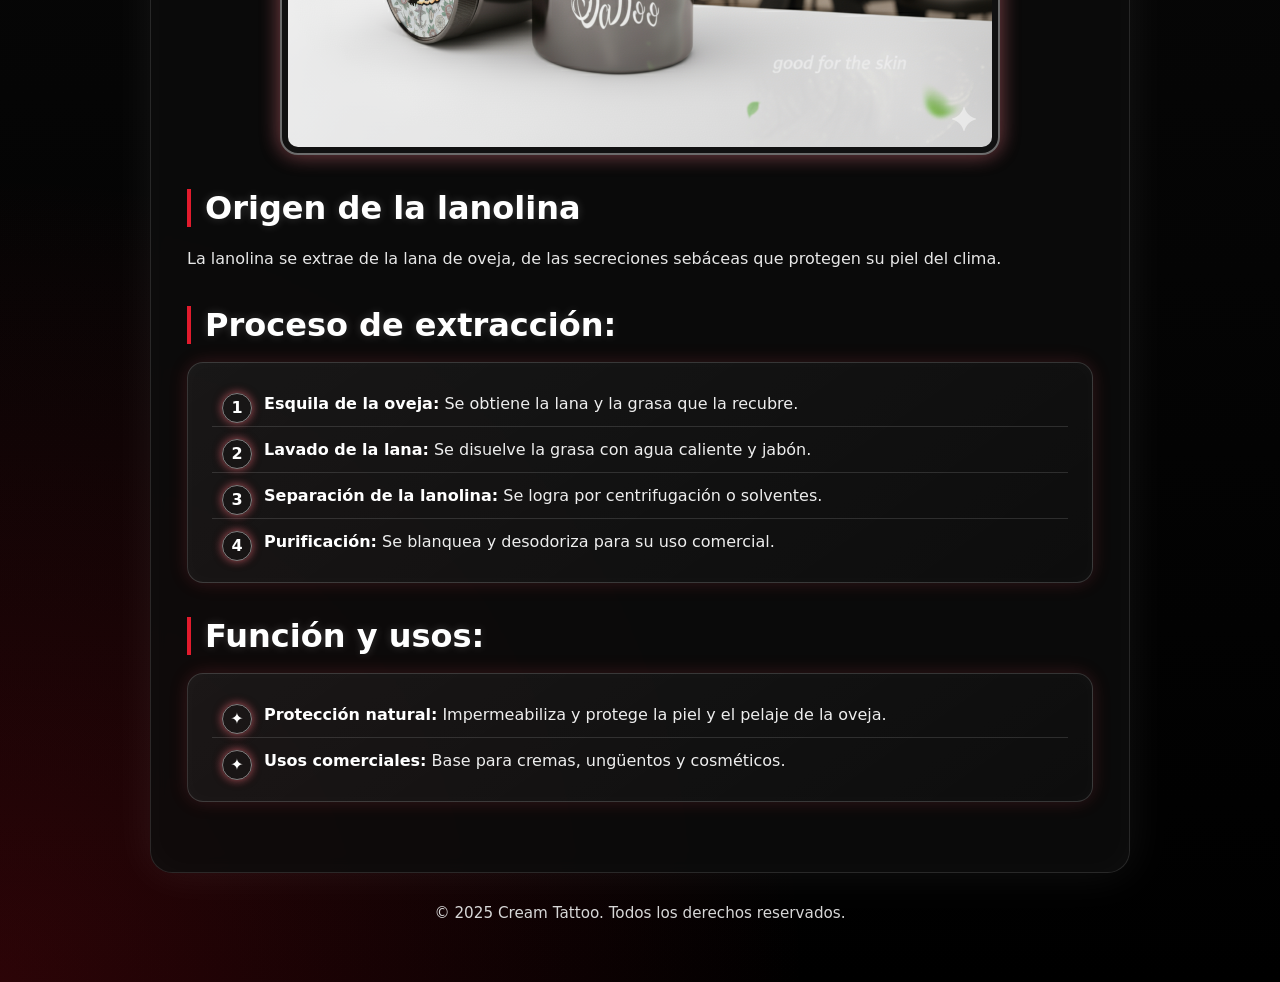
==== commit 9a787323: "Actualizar página principal Refactor HTML structure for tattoo care section with improved formatting" ====
--- a/index.html
+++ b/index.html
@@ -112,68 +112,94 @@
 </section>
 
 <section id="cuidados" class="tab-content">
-  <article class="card">
+
+  <article class="card" id="care-content">
 
     <h2>Cuidados después de hacerte un tatuaje</h2>
 
     <h3>Fase 1: Las primeras horas (El blindaje)</h3>
 
-    <p><strong>Respeta el vendaje:</strong> Deja el film transparente o el parche de curación el tiempo indicado por tu tatuador.</p>
-
-    <p><strong>El primer lavado:</strong> Lava tus manos, retira el vendaje con cuidado y limpia el tatuaje con agua tibia y jabón neutro.</p>
-
-    <p><strong>El secado:</strong> Seca con papel absorbente a toques suaves.</p>
+    <p>
+      <strong>Respeta el vendaje:</strong>
+      Deja el film transparente o el parche de curación el tiempo indicado por tu tatuador.
+    </p>
+
+    <p>
+      <strong>El primer lavado:</strong>
+      Lava tus manos, retira el vendaje con cuidado y limpia el tatuaje con agua tibia y jabón neutro.
+    </p>
+
+    <p>
+      <strong>El secado:</strong>
+      Seca con papel absorbente a toques suaves.
+    </p>
 
     <h3>Fase 2: Los primeros 15 días</h3>
 
-    <p><strong>Hidratación justa:</strong> Aplica una capa fina de crema cicatrizante 3 o 4 veces al día.</p>
-
-    <p><strong>No te rasques:</strong> No retires costras ni pieles.</p>
+    <p>
+      <strong>Hidratación justa:</strong>
+      Aplica una capa fina de crema cicatrizante 3 o 4 veces al día.
+    </p>
+
+    <p>
+      <strong>No te rasques:</strong>
+      No retires costras ni pieles.
+    </p>
 
     <h3>Lo que debes evitar</h3>
 
-    <ul>
-      <li>Piscinas, playas y jacuzzis.</li>
-      <li>Exposición al sol.</li>
-      <li>Ropa ajustada.</li>
-      <li>Ejercicio intenso durante los primeros días.</li>
+    <ul class="avoid-list">
+      <li>
+        <img src="https://cdn-icons-png.flaticon.com/512/3269/3269793.png" alt="Piscina">
+        Piscinas, playas y jacuzzis
+      </li>
+
+      <li>
+        <img src="https://cdn-icons-png.flaticon.com/512/3222/3222797.png" alt="Sol">
+        Exposición al sol
+      </li>
+
+      <li>
+        <img src="https://cdn-icons-png.flaticon.com/512/687/687263.png" alt="Ropa">
+        Ropa ajustada
+      </li>
+
+      <li>
+        <img src="https://cdn-icons-png.flaticon.com/512/959/959412.png" alt="Ejercicio">
+        Ejercicio intenso durante los primeros días
+      </li>
     </ul>
 
-    <h3>Fase 3: Cuidado de por vida</h3>
-
-   <h3>☀️ Fase 3: Cuidado de por vida</h3>
-
-<p>
-  Una vez que la piel esté completamente lisa y ya no haya costras
-  (alrededor de la tercera o cuarta semana), el cuidado pasa a modo
-  mantenimiento.
-</p>
-
-<p>
-  <strong>El secreto del color:</strong> Si quieres que tu tatuaje luzca
-  como nuevo con el paso de los años, usa protector solar (FPS 50+) cada
-  vez que salgas al sol. El sol degrada los pigmentos y difumina las
-  líneas. Mantener la piel hidratada con tu crema corporal diaria también
-  ayudará a que los colores resalten más y la piel conserve un aspecto
-  saludable.
-</p>
-
-<h3>⚠️ ¿Cuándo consultar a un profesional?</h3>
-
-<p>
-  Si notas un enrojecimiento intenso que se extiende más allá del tatuaje,
-  calor excesivo en la zona, presencia de pus, inflamación anormal o
-  fiebre, consulta de inmediato con tu tatuador o con un médico.
-</p>
-
-<p>
-  Siguiendo estas recomendaciones, tu tatuaje tendrá una cicatrización
-  adecuada y conservará su apariencia y color durante muchos años.
-</p>
+    <h3>☀️ Fase 3: Cuidado de por vida</h3>
+
+    <p>
+      Una vez que la piel esté completamente lisa y ya no haya costras
+      (alrededor de la tercera o cuarta semana), el cuidado pasa a modo mantenimiento.
+    </p>
+
+    <p>
+      <strong>El secreto del color:</strong>
+      Si quieres que tu tatuaje luzca como nuevo con el paso de los años,
+      usa protector solar FPS 50+ cada vez que salgas al sol.
+      Mantener la piel hidratada ayudará a conservar los colores y la definición.
+    </p>
+
+    <h3>⚠️ ¿Cuándo consultar a un profesional?</h3>
+
+    <p>
+      Si notas un enrojecimiento intenso, calor excesivo,
+      presencia de pus, inflamación anormal o fiebre,
+      consulta de inmediato con tu tatuador o con un médico.
+    </p>
+
+    <p>
+      Siguiendo estas recomendaciones,
+      tu tatuaje tendrá una cicatrización adecuada y conservará su apariencia durante muchos años.
+    </p>
 
   </article>
+
 </section>
-
 </main>
 
   <!-- Footer -->
--- a/estilos.css
+++ b/estilos.css
@@ -1,135 +1,137 @@
 /* =======================================================
-   🎨 ESTILO GENERAL - Cream Tatto con fondo metalizado
+   CREAM TATTOO - ESTILOS COMPLETOS
+   Negro / Plateado / Rojo
    ======================================================= */
 
-/* ==== Fondo metalizado animado ==== */
+* {
+  box-sizing: border-box;
+}
+
+html {
+  scroll-behavior: smooth;
+}
+
 body {
   margin: 0;
-  padding: 64px;
-  line-height: 1.6;
-  font-family: system-ui, -apple-system, "Segoe UI", Roboto, "Helvetica Neue", Arial;
+  padding: 70px 18px 40px;
+  min-height: 100vh;
+  font-family: system-ui, -apple-system, "Segoe UI", Roboto, Arial, sans-serif;
   color: #f5f5f5;
-  background-color: #000;
-  position: relative;
+  background:
+    radial-gradient(circle at top right, rgba(255,255,255,0.08), transparent 28%),
+    radial-gradient(circle at bottom left, rgba(220, 20, 35, 0.20), transparent 28%),
+    linear-gradient(180deg, #020202, #080808 45%, #000);
   overflow-x: hidden;
 }
 
-/* === Texto "TATTOO" de fondo metalizado diagonal mejorado === */
 body::before {
   content: "TATTOO";
   position: fixed;
-  top: 50%;
-  left: 50%;
-  transform: translate(-50%, -50%) rotate(-25deg);
-  font-size: 30vw;
-  font-weight: 900;
-  text-transform: uppercase;
-  letter-spacing: 10px;
-  background: linear-gradient(
-    120deg,
-    #222 0%,
-    #666 10%,
-    #bbb 25%,
-    #eee 40%,
-    #aaa 60%,
-    #666 75%,
-    #222 100%
-  );
-  background-size: 400% 400%;
-  -webkit-background-clip: text;
-  -webkit-text-fill-color: transparent;
-  animation: metalFlow 6s ease-in-out infinite;
-  opacity: 0.15;
-  pointer-events: none;
-  user-select: none;
-  z-index: 0;
-  filter:
-    drop-shadow(0 0 15px rgba(255, 255, 255, 0.15))
-    drop-shadow(0 0 30px rgba(255, 255, 255, 0.05))
-    contrast(1.2) brightness(1.1);
-}
-
-@keyframes metalFlow {
-  0% { background-position: 0% 50%; }
-  50% { background-position: 100% 50%; }
-  100% { background-position: 0% 50%; }
-}
-
-/* Contenido visible */
-* {
-  position: relative;
-  z-index: 1;
-}
-
-/* =======================================================
-   📸 Imagen centrada dentro de la tarjeta
-   ======================================================= */
-.card {
+  inset: 0;
   display: flex;
   justify-content: center;
   align-items: center;
-  flex-direction: column;
-  margin-top: 40px;
-  gap: 20px;
-}
-
-.photo-gallery {
+  transform: rotate(-25deg);
+  font-size: 28vw;
+  font-weight: 950;
+  letter-spacing: 12px;
+  color: rgba(255,255,255,0.045);
+  text-shadow: 0 0 35px rgba(255,255,255,0.08);
+  pointer-events: none;
+  z-index: 0;
+}
+
+
+body > * {
+  position: relative;
+  z-index: 1;
+}
+
+/* CONTENEDOR */
+
+.content {
+  width: min(100%, 980px);
+  margin: 0 auto;
+  padding: 36px;
+  background: rgba(12, 12, 12, 0.84);
+  border: 1px solid rgba(255,255,255,0.12);
+  border-radius: 22px;
+  box-shadow:
+    0 0 45px rgba(255,255,255,0.07),
+    inset 0 0 35px rgba(255,255,255,0.025);
+  backdrop-filter: blur(8px);
+}
+
+/* PESTAÑAS */
+
+.tabs {
   display: flex;
   justify-content: center;
-  align-items: center;
-  width: 100%;
-}
-
-/* 🖼️ Imagen de la crema - Estilo metálico mejorado */
-.photo {
-  max-width: 100%;
-  width: 600px;
-  height: auto;
-  border-radius: 18px;
-  object-fit: contain;
-  background: linear-gradient(145deg, #222, #555);
-  padding: 6px;
-  border: 1px solid rgba(255, 255, 255, 0.25);
-  box-shadow:
-    0 0 15px rgba(255, 255, 255, 0.15),
-    0 0 40px rgba(255, 255, 255, 0.05),
-    inset 0 0 8px rgba(255, 255, 255, 0.2);
-  transition: transform 0.4s ease, box-shadow 0.4s ease;
-}
-
-/* 🔹 Efecto hover metálico */
-.photo:hover {
-  transform: scale(1.03);
-  box-shadow:
-    0 0 25px rgba(255, 255, 255, 0.3),
-    0 0 60px rgba(255, 255, 255, 0.15),
-    inset 0 0 12px rgba(255, 255, 255, 0.25);
-}
-
-/* =======================================================
-   🌐 Selector de idioma (switch)
-   ======================================================= */
+  gap: 12px;
+  margin-bottom: 36px;
+  flex-wrap: wrap;
+}
+
+.tab-button {
+  border: 1px solid rgba(255,255,255,0.30);
+  padding: 12px 28px;
+  border-radius: 999px;
+  cursor: pointer;
+  font-weight: 850;
+  color: #fff;
+  background: linear-gradient(145deg, #101010, #3d3d3d);
+  box-shadow:
+    0 0 16px rgba(255,255,255,0.15),
+    inset 0 0 12px rgba(255,255,255,0.08);
+  transition: 0.3s ease;
+}
+
+.tab-button:hover {
+  transform: translateY(-2px);
+  box-shadow:
+    0 0 22px rgba(255,255,255,0.26),
+    0 0 18px rgba(255,0,40,0.28);
+}
+
+.tab-button.active {
+  color: #000;
+  background: linear-gradient(145deg, #ffffff, #b7b7b7, #efefef);
+  box-shadow:
+    0 0 22px rgba(255,255,255,0.45),
+    0 0 24px rgba(255,0,40,0.55);
+}
+
+.tab-content {
+  display: none;
+}
+
+.tab-content.active {
+  display: block;
+}
+
+/* IDIOMA */
+
 .language-container {
   position: fixed;
-  top: 15px;
-  right: 20px;
+  top: 18px;
+  right: 22px;
   display: flex;
   align-items: center;
   gap: 10px;
-  z-index: 10;
+  z-index: 20;
 }
 
 #label-text {
+  color: #fff;
   font-size: 0.9rem;
-  color: #ffffff;
-  text-shadow: 0 1px 2px rgba(0,0,0,0.4);
+  margin: 0;
 }
 
 .switch {
   position: relative;
+  width: 52px;
+  height: 28px;
   display: inline-block;
-  width: 50px;
-  height: 28px;
 }
 
 .switch input {
@@ -140,305 +142,434 @@
 
 .slider {
   position: absolute;
+  inset: 0;
   cursor: pointer;
-  top: 0; left: 0; right: 0; bottom: 0;
-  background-color: #cfc9c9ab;
-  transition: .4s;
-  border-radius: 34px;
-  box-shadow: inset 0 0 4px rgba(0,0,0,0.4);
-}
-
-.slider:before {
+  background: #555;
+  border-radius: 999px;
+  transition: 0.3s;
+  box-shadow: inset 0 0 8px rgba(0,0,0,0.8);
+}
+
+.slider::before {
+  content: "";
   position: absolute;
-  content: "";
-  height: 20px; width: 20px;
-  left: 4px; bottom: 4px;
-  background-color: white;
-  transition: .4s;
+  width: 20px;
+  height: 20px;
+  left: 4px;
+  bottom: 4px;
   border-radius: 50%;
+  background: #fff;
+  transition: 0.3s;
 }
 
 input:checked + .slider {
-  background-color: #25d366;
-  box-shadow: inset 0 0 4px rgba(0,0,0,0.3);
-}
-
-input:checked + .slider:before {
-  transform: translateX(22px);
-}
-
-/* =======================================================
-   🧴 Contenido principal y tarjetas
-   ======================================================= */
-.content {
-  max-width: 900px;
-  margin: 0 auto;
-  background: rgba(255,255,255,0.05);
-  backdrop-filter: blur(6px);
-  border-radius: 20px;
-  padding: 32px;
-  box-shadow: 0 0 20px rgba(255,255,255,0.05);
-}
-
-/* =======================================================
-   🐾 ICONO y TÍTULO 3D METALIZADO
-   ======================================================= */
+  background: #25d366;
+}
+
+input:checked + .slider::before {
+  transform: translateX(24px);
+}
+
+/* TÍTULO */
+
 .titulo {
-  display: flex;
-  flex-direction: column;
-  align-items: center;
-  justify-content: center;
+  margin: 20px 0 18px;
   text-align: center;
-  gap: 20px;
-  margin-top: 50px;
-  position: relative;
-  left: 50%;
-  transform: translateX(-50%);
-  width: fit-content;
-}
-
-/* Icono */
-.icono {
-  width: 130px;
-  height: 130px;
-  border-radius: 50%;
-  object-fit: cover;
-  border: 2px solid rgba(200, 200, 200, 0.6);
-  box-shadow:
-    0 0 10px rgba(255, 255, 255, 0.25),
-    0 0 25px rgba(255, 255, 255, 0.15),
-    inset 0 0 10px rgba(255, 255, 255, 0.2);
-  display: block;
-  margin: 0 auto;
-  transition: transform 0.5s ease, box-shadow 0.5s ease;
-}
-
-.icono:hover {
-  transform: scale(1.08);
-  box-shadow:
-    0 0 20px rgba(255, 255, 255, 0.4),
-    0 0 40px rgba(255, 255, 255, 0.25),
-    inset 0 0 12px rgba(255, 255, 255, 0.3);
-}
-
-/* Texto principal con efecto metalizado 3D */
+}
+
 #title-text {
-  font-size: 3.5rem;
-  font-weight: 900;
+  font-size: clamp(2.3rem, 7vw, 5rem);
+  font-weight: 950;
   text-transform: uppercase;
-  letter-spacing: 4px;
-  background: linear-gradient(90deg, #b0b0b0, #ffffff, #7a7a7a, #cfcfcf, #8f8f8f);
-  background-size: 400%;
+  letter-spacing: 7px;
+  background: linear-gradient(90deg, #777, #fff, #cfcfcf, #666);
+  background-size: 300%;
   -webkit-background-clip: text;
   -webkit-text-fill-color: transparent;
-  animation: metalShine 5s linear infinite;
+  animation: metalMove 5s linear infinite;
   text-shadow:
-    0 1px 0 #ccc,
-    0 2px 0 #999,
-    0 3px 0 #666,
-    0 4px 0 #333,
-    0 5px 15px rgba(255,255,255,0.3);
-}
-
-@keyframes metalShine {
-  0% { background-position: 0%; }
-  100% { background-position: 400%; }
-}
-
-/* =======================================================
-   ✨ Estilo metálico para títulos secundarios y listas
-   ======================================================= */
+    0 3px 0 rgba(255,255,255,0.15),
+    0 0 18px rgba(255,255,255,0.35);
+}
+
+@keyframes metalMove {
+  from { background-position: 0%; }
+  to { background-position: 300%; }
+}
+
+.icono {
+  display: block;
+  width: 125px;
+  height: 125px;
+  margin: 0 auto 35px;
+  object-fit: cover;
+  border-radius: 50%;
+  border: 2px solid rgba(255,255,255,0.55);
+  box-shadow:
+    0 0 22px rgba(255,255,255,0.35),
+    0 0 24px rgba(255,0,35,0.40);
+}
+
+/* TEXTOS */
+
+p {
+  line-height: 1.7;
+}
+
+.meta {
+  font-size: 1.25rem;
+  font-weight: 850;
+  margin: 26px 0 12px;
+  padding-left: 14px;
+  border-left: 4px solid #e21b2d;
+  text-shadow: 0 0 8px rgba(255,255,255,0.18);
+}
+
+#intro-text,
+#origin-text {
+  margin: 0 0 28px;
+  color: #e7e7e7;
+}
+
 h2 {
+  margin: 34px 0 18px;
+  font-size: clamp(1.4rem, 3vw, 2rem);
+  color: #fff;
+  text-shadow: 0 0 10px rgba(255,255,255,0.18);
+  border-left: 4px solid #e21b2d;
+  padding-left: 14px;
+}
+
+h3 {
+  margin: 34px 0 16px;
+  font-size: 1.35rem;
+  color: #f4f4f4;
+  text-shadow: 0 0 10px rgba(255,255,255,0.2);
+}
+
+strong {
+  color: #fff;
+}
+
+/* LISTAS */
+
+ul,
+ol {
+  margin: 18px 0 34px;
+  padding: 18px 24px;
+  background: linear-gradient(145deg, rgba(255,255,255,0.055), rgba(255,255,255,0.015));
+  border: 1px solid rgba(255,255,255,0.16);
+  border-radius: 16px;
+  box-shadow:
+    0 0 20px rgba(255,255,255,0.06),
+    0 0 20px rgba(255,0,35,0.12),
+    inset 0 0 18px rgba(255,255,255,0.025);
+}
+
+ul li,
+ol li {
+  padding: 13px 8px 13px 52px;
+  list-style: none;
+  border-bottom: 1px solid rgba(255,255,255,0.13);
+  position: relative;
+  color: #eeeeee;
+}
+
+ul li:last-child,
+ol li:last-child {
+  border-bottom: none;
+}
+
+ul li::before {
+  content: "✦";
+  position: absolute;
+  left: 10px;
+  top: 12px;
+  width: 28px;
+  height: 28px;
+  border-radius: 50%;
+  display: grid;
+  place-items: center;
+  color: #fff;
+  border: 1px solid rgba(255,255,255,0.45);
+  box-shadow:
+    0 0 8px rgba(255,255,255,0.25),
+    0 0 10px rgba(226,27,45,0.55);
+}
+
+ol {
+  counter-reset: item;
+}
+
+ol li {
+  counter-increment: item;
+}
+
+ol li::before {
+  content: counter(item);
+  position: absolute;
+  left: 10px;
+  top: 12px;
+  width: 28px;
+  height: 28px;
+  border-radius: 50%;
+  display: grid;
+  place-items: center;
+  color: #fff;
+  font-weight: 850;
+  border: 1px solid rgba(255,255,255,0.45);
+  box-shadow:
+    0 0 8px rgba(255,255,255,0.25),
+    0 0 10px rgba(226,27,45,0.55);
+}
+
+/* CARD E IMAGEN */
+
+.card {
+  width: 100%;
+  margin-top: 36px;
+}
+
+.photo-gallery {
+  display: flex;
+  justify-content: center;
+  margin: 34px 0;
+}
+
+.photo {
+  width: min(100%, 720px);
+  border-radius: 18px;
+  border: 2px solid rgba(255,255,255,0.38);
+  box-shadow:
+    0 0 22px rgba(255,255,255,0.22),
+    0 0 20px rgba(226,27,45,0.35);
+  background: #111;
+  padding: 6px;
+  transition: 0.35s ease;
+}
+
+.photo:hover {
+  transform: scale(1.02);
+  box-shadow:
+    0 0 32px rgba(255,255,255,0.32),
+    0 0 32px rgba(226,27,45,0.55);
+}
+
+/* CUIDADOS */
+
+#cuidados .card {
+  max-width: 860px;
+  margin: 0 auto;
+}
+
+#cuidados h2 {
   text-align: center;
-  color: #ddd;
-  font-weight: 700;
-  margin-top: 32px;
-  text-shadow: 0 0 8px rgba(255,255,255,0.15);
-  background: linear-gradient(90deg, #aaa, #fff, #777);
+  border-left: none;
+  padding-left: 0;
+  font-size: clamp(1.8rem, 4vw, 3rem);
+  letter-spacing: 1px;
+  background: linear-gradient(90deg, #777, #fff, #cfcfcf, #666);
   -webkit-background-clip: text;
   -webkit-text-fill-color: transparent;
 }
 
-ul, ol {
-  margin-left: 30px;
-  color: #f0f0f0;
-  background: rgba(255,255,255,0.03);
-  padding: 15px 25px;
-  border-radius: 10px;
-  box-shadow: inset 0 0 8px rgba(255,255,255,0.05);
-}
-
-/* =======================================================
-   ⚙️ Footer
-   ======================================================= */
+#cuidados h2::after {
+  content: "";
+  display: block;
+  width: 230px;
+  height: 2px;
+  margin: 16px auto 0;
+  background: linear-gradient(90deg, transparent, #e21b2d, #fff, #e21b2d, transparent);
+  box-shadow: 0 0 12px rgba(226,27,45,0.75);
+}
+
+#cuidados h3 {
+  margin-top: 38px;
+  padding-left: 14px;
+  border-left: 4px solid #e21b2d;
+}
+
+#cuidados p {
+  margin: 0;
+  padding: 18px 22px 18px 66px;
+  background: linear-gradient(145deg, rgba(255,255,255,0.055), rgba(255,255,255,0.015));
+  border-left: 1px solid rgba(255,255,255,0.18);
+  border-right: 1px solid rgba(255,255,255,0.18);
+  border-bottom: 1px solid rgba(255,255,255,0.13);
+  position: relative;
+}
+
+#cuidados h3 + p {
+  border-top: 1px solid rgba(255,255,255,0.18);
+  border-radius: 15px 15px 0 0;
+  box-shadow:
+    0 -8px 18px rgba(255,255,255,0.04),
+    0 0 18px rgba(226,27,45,0.20);
+}
+
+#cuidados p:last-of-type {
+  border-radius: 0 0 15px 15px;
+  box-shadow: 0 10px 18px rgba(226,27,45,0.16);
+}
+
+#cuidados p::before {
+  content: "✚";
+  position: absolute;
+  left: 18px;
+  top: 18px;
+  width: 34px;
+  height: 34px;
+  border-radius: 50%;
+  display: grid;
+  place-items: center;
+  color: #fff;
+  border: 1px solid rgba(255,255,255,0.55);
+  background: rgba(0,0,0,0.35);
+  box-shadow:
+    0 0 10px rgba(255,255,255,0.20),
+    0 0 12px rgba(226,27,45,0.55);
+}
+
+#cuidados ul {
+  display: grid;
+  grid-template-columns: repeat(4, 1fr);
+  padding: 20px;
+  gap: 0;
+}
+
+#cuidados ul li {
+  text-align: center;
+  padding: 56px 14px 16px;
+  border-bottom: none;
+  border-right: 1px solid rgba(255,255,255,0.20);
+}
+
+#cuidados ul li:last-child {
+  border-right: none;
+}
+
+#cuidados ul li::before {
+  left: 50%;
+  top: 12px;
+  transform: translateX(-50%);
+  content: "⚠";
+}
+
+/* FOOTER */
+
 .footer {
+  width: min(100%, 980px);
+  margin: 28px auto 0;
   text-align: center;
-  padding: 20px;
-  color: #f5f5f5;
-  margin-top: 40px;
+  color: #d7d7d7;
   font-size: 0.95rem;
 }
 
-.footer a {
-  color: #25d366;
-  text-decoration: none;
-}
-
-.footer a:hover {
-  text-decoration: underline;
-}
-
-/* =======================================================
-   💬 Botón flotante de WhatsApp
-   ======================================================= */
+/* WHATSAPP */
+
 .whatsapp-float {
   position: fixed;
-  bottom: 18px;
   right: 22px;
-  background: linear-gradient(135deg, #25d366, #1ebe5d, #2fe87a);
-  background-size: 200% 200%;
-  color: white;
-  font-size: 30px;
-  padding: 18px;
+  bottom: 22px;
+  width: 64px;
+  height: 64px;
   border-radius: 50%;
+  display: grid;
+  place-items: center;
+  font-size: 32px;
+  color: #fff;
   text-decoration: none;
-  text-align: center;
-  box-shadow: 0 0 20px rgba(37, 211, 102, 0.5);
-  z-index: 200;
-  transition: transform 0.3s ease, box-shadow 0.3s ease;
-  animation: shineWhats 4s ease-in-out infinite;
-}
-
-@keyframes shineWhats {
-  0% {
-    background-position: 0% 50%;
-    box-shadow: 0 0 15px rgba(37, 211, 102, 0.4);
-  }
-  50% {
-    background-position: 100% 50%;
-    box-shadow: 0 0 35px rgba(47, 232, 122, 0.7);
-  }
-  100% {
-    background-position: 0% 50%;
-    box-shadow: 0 0 15px rgba(37, 211, 102, 0.4);
-  }
+  background: linear-gradient(135deg, #25d366, #128c4a);
+  box-shadow:
+    0 0 25px rgba(37,211,102,0.65),
+    0 0 40px rgba(37,211,102,0.25);
+  z-index: 30;
+  transition: 0.3s ease;
 }
 
 .whatsapp-float:hover {
-  transform: scale(1.15);
-  box-shadow: 0 0 45px rgba(47, 232, 122, 0.9);
-}
-
-.whatsapp-float i {
-  display: flex;
-  align-items: center;
-  justify-content: center;
-}
-
-/* =======================================================
-   📱 Responsive
-   ======================================================= */
+  transform: scale(1.12);
+}
+
+/* RESPONSIVE */
+
 @media (max-width: 720px) {
   body {
-    padding: 30px 16px;
+    padding: 76px 12px 24px;
+  }
+
+  .content {
+    padding: 22px 16px;
+    border-radius: 16px;
+  }
+
+  .language-container {
+    top: 12px;
+    right: 12px;
+    gap: 7px;
+  }
+
+  #label-text {
+    font-size: 0.78rem;
+  }
+
+  .tabs {
+    flex-direction: column;
+    align-items: center;
+    margin-bottom: 24px;
+  }
+
+  .tab-button {
+    width: 100%;
+    max-width: 290px;
   }
 
   #title-text {
-    font-size: 2.4rem;
+    letter-spacing: 3px;
   }
 
   .icono {
-    width: 90px;
-    height: 90px;
-  }
-
-  .content {
-    padding: 20px;
-  }
-
-  .language-container {
-    top: 10px;
-    right: 10px;
-    gap: 6px;
-  }
-
-  #label-text {
-    font-size: 0.8rem;
-  }
-}
-
-
-/* =======================================================
-   🗂️ PESTAÑAS RESPONSIVE
-   ======================================================= */
-
-.tabs{
-  display:flex;
-  justify-content:center;
-  gap:10px;
-  margin:20px 0 30px;
-  flex-wrap:wrap;
-}
-
-.tab-button{
-  background:linear-gradient(145deg, #222, #555);
-  color:white;
-  border:1px solid rgba(255,255,255,0.25);
-  padding:12px 22px;
-  border-radius:30px;
-  cursor:pointer;
-  font-weight:bold;
-  font-size:1rem;
-  transition:all .3s ease;
-  box-shadow:
-    0 0 12px rgba(255,255,255,0.15),
-    inset 0 0 5px rgba(255,255,255,0.1);
-}
-
-.tab-button:hover{
-  transform:translateY(-2px);
-  box-shadow:
-    0 0 20px rgba(255,255,255,0.25),
-    inset 0 0 8px rgba(255,255,255,0.15);
-}
-
-.tab-button.active{
-  background:linear-gradient(
-    145deg,
-    #d9d9d9,
-    #a5a5a5,
-    #f5f5f5
-  );
-  color:#000;
-  box-shadow:
-    0 0 20px rgba(255,255,255,0.35),
-    inset 0 0 10px rgba(255,255,255,0.3);
-}
-
-.tab-content{
-  display:none;
-}
-
-.tab-content.active{
-  display:block;
-}
-
-/* =======================================================
-   📱 RESPONSIVE PARA PESTAÑAS
-   ======================================================= */
-
-@media (max-width: 720px){
-
-  .tabs{
-    flex-direction:column;
-    align-items:center;
-    gap:12px;
-  }
-
-  .tab-button{
-    width:100%;
-    max-width:280px;
-    font-size:0.95rem;
-  }
-
-}
+    width: 92px;
+    height: 92px;
+  }
+
+  h2 {
+    font-size: 1.35rem;
+  }
+
+  ul li,
+  ol li {
+    padding-left: 46px;
+    font-size: 0.92rem;
+  }
+
+  #cuidados p {
+    padding: 16px 14px 16px 58px;
+    font-size: 0.93rem;
+  }
+
+  #cuidados p::before {
+    width: 30px;
+    height: 30px;
+    left: 14px;
+  }
+
+  #cuidados ul {
+    grid-template-columns: 1fr;
+  }
+
+  #cuidados ul li {
+    border-right: none;
+    border-bottom: 1px solid rgba(255,255,255,0.15);
+  }
+
+  #cuidados ul li:last-child {
+    border-bottom: none;
+  }
+
+  .whatsapp-float {
+    width: 56px;
+    height: 56px;
+    font-size: 28px;
+  }
+}
--- a/estilos.css
+++ b/estilos.css
@@ -1,135 +1,137 @@
 /* =======================================================
-   🎨 ESTILO GENERAL - Cream Tatto con fondo metalizado
+   CREAM TATTOO - ESTILOS COMPLETOS
+   Negro / Plateado / Rojo
    ======================================================= */
 
-/* ==== Fondo metalizado animado ==== */
+* {
+  box-sizing: border-box;
+}
+
+html {
+  scroll-behavior: smooth;
+}
+
 body {
   margin: 0;
-  padding: 64px;
-  line-height: 1.6;
-  font-family: system-ui, -apple-system, "Segoe UI", Roboto, "Helvetica Neue", Arial;
+  padding: 70px 18px 40px;
+  min-height: 100vh;
+  font-family: system-ui, -apple-system, "Segoe UI", Roboto, Arial, sans-serif;
   color: #f5f5f5;
-  background-color: #000;
-  position: relative;
+  background:
+    radial-gradient(circle at top right, rgba(255,255,255,0.08), transparent 28%),
+    radial-gradient(circle at bottom left, rgba(220, 20, 35, 0.20), transparent 28%),
+    linear-gradient(180deg, #020202, #080808 45%, #000);
   overflow-x: hidden;
 }
 
-/* === Texto "TATTOO" de fondo metalizado diagonal mejorado === */
 body::before {
   content: "TATTOO";
   position: fixed;
-  top: 50%;
-  left: 50%;
-  transform: translate(-50%, -50%) rotate(-25deg);
-  font-size: 30vw;
-  font-weight: 900;
-  text-transform: uppercase;
-  letter-spacing: 10px;
-  background: linear-gradient(
-    120deg,
-    #222 0%,
-    #666 10%,
-    #bbb 25%,
-    #eee 40%,
-    #aaa 60%,
-    #666 75%,
-    #222 100%
-  );
-  background-size: 400% 400%;
-  -webkit-background-clip: text;
-  -webkit-text-fill-color: transparent;
-  animation: metalFlow 6s ease-in-out infinite;
-  opacity: 0.15;
-  pointer-events: none;
-  user-select: none;
-  z-index: 0;
-  filter:
-    drop-shadow(0 0 15px rgba(255, 255, 255, 0.15))
-    drop-shadow(0 0 30px rgba(255, 255, 255, 0.05))
-    contrast(1.2) brightness(1.1);
-}
-
-@keyframes metalFlow {
-  0% { background-position: 0% 50%; }
-  50% { background-position: 100% 50%; }
-  100% { background-position: 0% 50%; }
-}
-
-/* Contenido visible */
-* {
-  position: relative;
-  z-index: 1;
-}
-
-/* =======================================================
-   📸 Imagen centrada dentro de la tarjeta
-   ======================================================= */
-.card {
+  inset: 0;
   display: flex;
   justify-content: center;
   align-items: center;
-  flex-direction: column;
-  margin-top: 40px;
-  gap: 20px;
-}
-
-.photo-gallery {
+  transform: rotate(-25deg);
+  font-size: 28vw;
+  font-weight: 950;
+  letter-spacing: 12px;
+  color: rgba(255,255,255,0.045);
+  text-shadow: 0 0 35px rgba(255,255,255,0.08);
+  pointer-events: none;
+  z-index: 0;
+}
+
+
+body > * {
+  position: relative;
+  z-index: 1;
+}
+
+/* CONTENEDOR */
+
+.content {
+  width: min(100%, 980px);
+  margin: 0 auto;
+  padding: 36px;
+  background: rgba(12, 12, 12, 0.84);
+  border: 1px solid rgba(255,255,255,0.12);
+  border-radius: 22px;
+  box-shadow:
+    0 0 45px rgba(255,255,255,0.07),
+    inset 0 0 35px rgba(255,255,255,0.025);
+  backdrop-filter: blur(8px);
+}
+
+/* PESTAÑAS */
+
+.tabs {
   display: flex;
   justify-content: center;
-  align-items: center;
-  width: 100%;
-}
-
-/* 🖼️ Imagen de la crema - Estilo metálico mejorado */
-.photo {
-  max-width: 100%;
-  width: 600px;
-  height: auto;
-  border-radius: 18px;
-  object-fit: contain;
-  background: linear-gradient(145deg, #222, #555);
-  padding: 6px;
-  border: 1px solid rgba(255, 255, 255, 0.25);
-  box-shadow:
-    0 0 15px rgba(255, 255, 255, 0.15),
-    0 0 40px rgba(255, 255, 255, 0.05),
-    inset 0 0 8px rgba(255, 255, 255, 0.2);
-  transition: transform 0.4s ease, box-shadow 0.4s ease;
-}
-
-/* 🔹 Efecto hover metálico */
-.photo:hover {
-  transform: scale(1.03);
-  box-shadow:
-    0 0 25px rgba(255, 255, 255, 0.3),
-    0 0 60px rgba(255, 255, 255, 0.15),
-    inset 0 0 12px rgba(255, 255, 255, 0.25);
-}
-
-/* =======================================================
-   🌐 Selector de idioma (switch)
-   ======================================================= */
+  gap: 12px;
+  margin-bottom: 36px;
+  flex-wrap: wrap;
+}
+
+.tab-button {
+  border: 1px solid rgba(255,255,255,0.30);
+  padding: 12px 28px;
+  border-radius: 999px;
+  cursor: pointer;
+  font-weight: 850;
+  color: #fff;
+  background: linear-gradient(145deg, #101010, #3d3d3d);
+  box-shadow:
+    0 0 16px rgba(255,255,255,0.15),
+    inset 0 0 12px rgba(255,255,255,0.08);
+  transition: 0.3s ease;
+}
+
+.tab-button:hover {
+  transform: translateY(-2px);
+  box-shadow:
+    0 0 22px rgba(255,255,255,0.26),
+    0 0 18px rgba(255,0,40,0.28);
+}
+
+.tab-button.active {
+  color: #000;
+  background: linear-gradient(145deg, #ffffff, #b7b7b7, #efefef);
+  box-shadow:
+    0 0 22px rgba(255,255,255,0.45),
+    0 0 24px rgba(255,0,40,0.55);
+}
+
+.tab-content {
+  display: none;
+}
+
+.tab-content.active {
+  display: block;
+}
+
+/* IDIOMA */
+
 .language-container {
   position: fixed;
-  top: 15px;
-  right: 20px;
+  top: 18px;
+  right: 22px;
   display: flex;
   align-items: center;
   gap: 10px;
-  z-index: 10;
+  z-index: 20;
 }
 
 #label-text {
+  color: #fff;
   font-size: 0.9rem;
-  color: #ffffff;
-  text-shadow: 0 1px 2px rgba(0,0,0,0.4);
+  margin: 0;
 }
 
 .switch {
   position: relative;
+  width: 52px;
+  height: 28px;
   display: inline-block;
-  width: 50px;
-  height: 28px;
 }
 
 .switch input {
@@ -140,305 +142,434 @@
 
 .slider {
   position: absolute;
+  inset: 0;
   cursor: pointer;
-  top: 0; left: 0; right: 0; bottom: 0;
-  background-color: #cfc9c9ab;
-  transition: .4s;
-  border-radius: 34px;
-  box-shadow: inset 0 0 4px rgba(0,0,0,0.4);
-}
-
-.slider:before {
+  background: #555;
+  border-radius: 999px;
+  transition: 0.3s;
+  box-shadow: inset 0 0 8px rgba(0,0,0,0.8);
+}
+
+.slider::before {
+  content: "";
   position: absolute;
-  content: "";
-  height: 20px; width: 20px;
-  left: 4px; bottom: 4px;
-  background-color: white;
-  transition: .4s;
+  width: 20px;
+  height: 20px;
+  left: 4px;
+  bottom: 4px;
   border-radius: 50%;
+  background: #fff;
+  transition: 0.3s;
 }
 
 input:checked + .slider {
-  background-color: #25d366;
-  box-shadow: inset 0 0 4px rgba(0,0,0,0.3);
-}
-
-input:checked + .slider:before {
-  transform: translateX(22px);
-}
-
-/* =======================================================
-   🧴 Contenido principal y tarjetas
-   ======================================================= */
-.content {
-  max-width: 900px;
-  margin: 0 auto;
-  background: rgba(255,255,255,0.05);
-  backdrop-filter: blur(6px);
-  border-radius: 20px;
-  padding: 32px;
-  box-shadow: 0 0 20px rgba(255,255,255,0.05);
-}
-
-/* =======================================================
-   🐾 ICONO y TÍTULO 3D METALIZADO
-   ======================================================= */
+  background: #25d366;
+}
+
+input:checked + .slider::before {
+  transform: translateX(24px);
+}
+
+/* TÍTULO */
+
 .titulo {
-  display: flex;
-  flex-direction: column;
-  align-items: center;
-  justify-content: center;
+  margin: 20px 0 18px;
   text-align: center;
-  gap: 20px;
-  margin-top: 50px;
-  position: relative;
-  left: 50%;
-  transform: translateX(-50%);
-  width: fit-content;
-}
-
-/* Icono */
-.icono {
-  width: 130px;
-  height: 130px;
-  border-radius: 50%;
-  object-fit: cover;
-  border: 2px solid rgba(200, 200, 200, 0.6);
-  box-shadow:
-    0 0 10px rgba(255, 255, 255, 0.25),
-    0 0 25px rgba(255, 255, 255, 0.15),
-    inset 0 0 10px rgba(255, 255, 255, 0.2);
-  display: block;
-  margin: 0 auto;
-  transition: transform 0.5s ease, box-shadow 0.5s ease;
-}
-
-.icono:hover {
-  transform: scale(1.08);
-  box-shadow:
-    0 0 20px rgba(255, 255, 255, 0.4),
-    0 0 40px rgba(255, 255, 255, 0.25),
-    inset 0 0 12px rgba(255, 255, 255, 0.3);
-}
-
-/* Texto principal con efecto metalizado 3D */
+}
+
 #title-text {
-  font-size: 3.5rem;
-  font-weight: 900;
+  font-size: clamp(2.3rem, 7vw, 5rem);
+  font-weight: 950;
   text-transform: uppercase;
-  letter-spacing: 4px;
-  background: linear-gradient(90deg, #b0b0b0, #ffffff, #7a7a7a, #cfcfcf, #8f8f8f);
-  background-size: 400%;
+  letter-spacing: 7px;
+  background: linear-gradient(90deg, #777, #fff, #cfcfcf, #666);
+  background-size: 300%;
   -webkit-background-clip: text;
   -webkit-text-fill-color: transparent;
-  animation: metalShine 5s linear infinite;
+  animation: metalMove 5s linear infinite;
   text-shadow:
-    0 1px 0 #ccc,
-    0 2px 0 #999,
-    0 3px 0 #666,
-    0 4px 0 #333,
-    0 5px 15px rgba(255,255,255,0.3);
-}
-
-@keyframes metalShine {
-  0% { background-position: 0%; }
-  100% { background-position: 400%; }
-}
-
-/* =======================================================
-   ✨ Estilo metálico para títulos secundarios y listas
-   ======================================================= */
+    0 3px 0 rgba(255,255,255,0.15),
+    0 0 18px rgba(255,255,255,0.35);
+}
+
+@keyframes metalMove {
+  from { background-position: 0%; }
+  to { background-position: 300%; }
+}
+
+.icono {
+  display: block;
+  width: 125px;
+  height: 125px;
+  margin: 0 auto 35px;
+  object-fit: cover;
+  border-radius: 50%;
+  border: 2px solid rgba(255,255,255,0.55);
+  box-shadow:
+    0 0 22px rgba(255,255,255,0.35),
+    0 0 24px rgba(255,0,35,0.40);
+}
+
+/* TEXTOS */
+
+p {
+  line-height: 1.7;
+}
+
+.meta {
+  font-size: 1.25rem;
+  font-weight: 850;
+  margin: 26px 0 12px;
+  padding-left: 14px;
+  border-left: 4px solid #e21b2d;
+  text-shadow: 0 0 8px rgba(255,255,255,0.18);
+}
+
+#intro-text,
+#origin-text {
+  margin: 0 0 28px;
+  color: #e7e7e7;
+}
+
 h2 {
+  margin: 34px 0 18px;
+  font-size: clamp(1.4rem, 3vw, 2rem);
+  color: #fff;
+  text-shadow: 0 0 10px rgba(255,255,255,0.18);
+  border-left: 4px solid #e21b2d;
+  padding-left: 14px;
+}
+
+h3 {
+  margin: 34px 0 16px;
+  font-size: 1.35rem;
+  color: #f4f4f4;
+  text-shadow: 0 0 10px rgba(255,255,255,0.2);
+}
+
+strong {
+  color: #fff;
+}
+
+/* LISTAS */
+
+ul,
+ol {
+  margin: 18px 0 34px;
+  padding: 18px 24px;
+  background: linear-gradient(145deg, rgba(255,255,255,0.055), rgba(255,255,255,0.015));
+  border: 1px solid rgba(255,255,255,0.16);
+  border-radius: 16px;
+  box-shadow:
+    0 0 20px rgba(255,255,255,0.06),
+    0 0 20px rgba(255,0,35,0.12),
+    inset 0 0 18px rgba(255,255,255,0.025);
+}
+
+ul li,
+ol li {
+  padding: 13px 8px 13px 52px;
+  list-style: none;
+  border-bottom: 1px solid rgba(255,255,255,0.13);
+  position: relative;
+  color: #eeeeee;
+}
+
+ul li:last-child,
+ol li:last-child {
+  border-bottom: none;
+}
+
+ul li::before {
+  content: "✦";
+  position: absolute;
+  left: 10px;
+  top: 12px;
+  width: 28px;
+  height: 28px;
+  border-radius: 50%;
+  display: grid;
+  place-items: center;
+  color: #fff;
+  border: 1px solid rgba(255,255,255,0.45);
+  box-shadow:
+    0 0 8px rgba(255,255,255,0.25),
+    0 0 10px rgba(226,27,45,0.55);
+}
+
+ol {
+  counter-reset: item;
+}
+
+ol li {
+  counter-increment: item;
+}
+
+ol li::before {
+  content: counter(item);
+  position: absolute;
+  left: 10px;
+  top: 12px;
+  width: 28px;
+  height: 28px;
+  border-radius: 50%;
+  display: grid;
+  place-items: center;
+  color: #fff;
+  font-weight: 850;
+  border: 1px solid rgba(255,255,255,0.45);
+  box-shadow:
+    0 0 8px rgba(255,255,255,0.25),
+    0 0 10px rgba(226,27,45,0.55);
+}
+
+/* CARD E IMAGEN */
+
+.card {
+  width: 100%;
+  margin-top: 36px;
+}
+
+.photo-gallery {
+  display: flex;
+  justify-content: center;
+  margin: 34px 0;
+}
+
+.photo {
+  width: min(100%, 720px);
+  border-radius: 18px;
+  border: 2px solid rgba(255,255,255,0.38);
+  box-shadow:
+    0 0 22px rgba(255,255,255,0.22),
+    0 0 20px rgba(226,27,45,0.35);
+  background: #111;
+  padding: 6px;
+  transition: 0.35s ease;
+}
+
+.photo:hover {
+  transform: scale(1.02);
+  box-shadow:
+    0 0 32px rgba(255,255,255,0.32),
+    0 0 32px rgba(226,27,45,0.55);
+}
+
+/* CUIDADOS */
+
+#cuidados .card {
+  max-width: 860px;
+  margin: 0 auto;
+}
+
+#cuidados h2 {
   text-align: center;
-  color: #ddd;
-  font-weight: 700;
-  margin-top: 32px;
-  text-shadow: 0 0 8px rgba(255,255,255,0.15);
-  background: linear-gradient(90deg, #aaa, #fff, #777);
+  border-left: none;
+  padding-left: 0;
+  font-size: clamp(1.8rem, 4vw, 3rem);
+  letter-spacing: 1px;
+  background: linear-gradient(90deg, #777, #fff, #cfcfcf, #666);
   -webkit-background-clip: text;
   -webkit-text-fill-color: transparent;
 }
 
-ul, ol {
-  margin-left: 30px;
-  color: #f0f0f0;
-  background: rgba(255,255,255,0.03);
-  padding: 15px 25px;
-  border-radius: 10px;
-  box-shadow: inset 0 0 8px rgba(255,255,255,0.05);
-}
-
-/* =======================================================
-   ⚙️ Footer
-   ======================================================= */
+#cuidados h2::after {
+  content: "";
+  display: block;
+  width: 230px;
+  height: 2px;
+  margin: 16px auto 0;
+  background: linear-gradient(90deg, transparent, #e21b2d, #fff, #e21b2d, transparent);
+  box-shadow: 0 0 12px rgba(226,27,45,0.75);
+}
+
+#cuidados h3 {
+  margin-top: 38px;
+  padding-left: 14px;
+  border-left: 4px solid #e21b2d;
+}
+
+#cuidados p {
+  margin: 0;
+  padding: 18px 22px 18px 66px;
+  background: linear-gradient(145deg, rgba(255,255,255,0.055), rgba(255,255,255,0.015));
+  border-left: 1px solid rgba(255,255,255,0.18);
+  border-right: 1px solid rgba(255,255,255,0.18);
+  border-bottom: 1px solid rgba(255,255,255,0.13);
+  position: relative;
+}
+
+#cuidados h3 + p {
+  border-top: 1px solid rgba(255,255,255,0.18);
+  border-radius: 15px 15px 0 0;
+  box-shadow:
+    0 -8px 18px rgba(255,255,255,0.04),
+    0 0 18px rgba(226,27,45,0.20);
+}
+
+#cuidados p:last-of-type {
+  border-radius: 0 0 15px 15px;
+  box-shadow: 0 10px 18px rgba(226,27,45,0.16);
+}
+
+#cuidados p::before {
+  content: "✚";
+  position: absolute;
+  left: 18px;
+  top: 18px;
+  width: 34px;
+  height: 34px;
+  border-radius: 50%;
+  display: grid;
+  place-items: center;
+  color: #fff;
+  border: 1px solid rgba(255,255,255,0.55);
+  background: rgba(0,0,0,0.35);
+  box-shadow:
+    0 0 10px rgba(255,255,255,0.20),
+    0 0 12px rgba(226,27,45,0.55);
+}
+
+#cuidados ul {
+  display: grid;
+  grid-template-columns: repeat(4, 1fr);
+  padding: 20px;
+  gap: 0;
+}
+
+#cuidados ul li {
+  text-align: center;
+  padding: 56px 14px 16px;
+  border-bottom: none;
+  border-right: 1px solid rgba(255,255,255,0.20);
+}
+
+#cuidados ul li:last-child {
+  border-right: none;
+}
+
+#cuidados ul li::before {
+  left: 50%;
+  top: 12px;
+  transform: translateX(-50%);
+  content: "⚠";
+}
+
+/* FOOTER */
+
 .footer {
+  width: min(100%, 980px);
+  margin: 28px auto 0;
   text-align: center;
-  padding: 20px;
-  color: #f5f5f5;
-  margin-top: 40px;
+  color: #d7d7d7;
   font-size: 0.95rem;
 }
 
-.footer a {
-  color: #25d366;
-  text-decoration: none;
-}
-
-.footer a:hover {
-  text-decoration: underline;
-}
-
-/* =======================================================
-   💬 Botón flotante de WhatsApp
-   ======================================================= */
+/* WHATSAPP */
+
 .whatsapp-float {
   position: fixed;
-  bottom: 18px;
   right: 22px;
-  background: linear-gradient(135deg, #25d366, #1ebe5d, #2fe87a);
-  background-size: 200% 200%;
-  color: white;
-  font-size: 30px;
-  padding: 18px;
+  bottom: 22px;
+  width: 64px;
+  height: 64px;
   border-radius: 50%;
+  display: grid;
+  place-items: center;
+  font-size: 32px;
+  color: #fff;
   text-decoration: none;
-  text-align: center;
-  box-shadow: 0 0 20px rgba(37, 211, 102, 0.5);
-  z-index: 200;
-  transition: transform 0.3s ease, box-shadow 0.3s ease;
-  animation: shineWhats 4s ease-in-out infinite;
-}
-
-@keyframes shineWhats {
-  0% {
-    background-position: 0% 50%;
-    box-shadow: 0 0 15px rgba(37, 211, 102, 0.4);
-  }
-  50% {
-    background-position: 100% 50%;
-    box-shadow: 0 0 35px rgba(47, 232, 122, 0.7);
-  }
-  100% {
-    background-position: 0% 50%;
-    box-shadow: 0 0 15px rgba(37, 211, 102, 0.4);
-  }
+  background: linear-gradient(135deg, #25d366, #128c4a);
+  box-shadow:
+    0 0 25px rgba(37,211,102,0.65),
+    0 0 40px rgba(37,211,102,0.25);
+  z-index: 30;
+  transition: 0.3s ease;
 }
 
 .whatsapp-float:hover {
-  transform: scale(1.15);
-  box-shadow: 0 0 45px rgba(47, 232, 122, 0.9);
-}
-
-.whatsapp-float i {
-  display: flex;
-  align-items: center;
-  justify-content: center;
-}
-
-/* =======================================================
-   📱 Responsive
-   ======================================================= */
+  transform: scale(1.12);
+}
+
+/* RESPONSIVE */
+
 @media (max-width: 720px) {
   body {
-    padding: 30px 16px;
+    padding: 76px 12px 24px;
+  }
+
+  .content {
+    padding: 22px 16px;
+    border-radius: 16px;
+  }
+
+  .language-container {
+    top: 12px;
+    right: 12px;
+    gap: 7px;
+  }
+
+  #label-text {
+    font-size: 0.78rem;
+  }
+
+  .tabs {
+    flex-direction: column;
+    align-items: center;
+    margin-bottom: 24px;
+  }
+
+  .tab-button {
+    width: 100%;
+    max-width: 290px;
   }
 
   #title-text {
-    font-size: 2.4rem;
+    letter-spacing: 3px;
   }
 
   .icono {
-    width: 90px;
-    height: 90px;
-  }
-
-  .content {
-    padding: 20px;
-  }
-
-  .language-container {
-    top: 10px;
-    right: 10px;
-    gap: 6px;
-  }
-
-  #label-text {
-    font-size: 0.8rem;
-  }
-}
-
-
-/* =======================================================
-   🗂️ PESTAÑAS RESPONSIVE
-   ======================================================= */
-
-.tabs{
-  display:flex;
-  justify-content:center;
-  gap:10px;
-  margin:20px 0 30px;
-  flex-wrap:wrap;
-}
-
-.tab-button{
-  background:linear-gradient(145deg, #222, #555);
-  color:white;
-  border:1px solid rgba(255,255,255,0.25);
-  padding:12px 22px;
-  border-radius:30px;
-  cursor:pointer;
-  font-weight:bold;
-  font-size:1rem;
-  transition:all .3s ease;
-  box-shadow:
-    0 0 12px rgba(255,255,255,0.15),
-    inset 0 0 5px rgba(255,255,255,0.1);
-}
-
-.tab-button:hover{
-  transform:translateY(-2px);
-  box-shadow:
-    0 0 20px rgba(255,255,255,0.25),
-    inset 0 0 8px rgba(255,255,255,0.15);
-}
-
-.tab-button.active{
-  background:linear-gradient(
-    145deg,
-    #d9d9d9,
-    #a5a5a5,
-    #f5f5f5
-  );
-  color:#000;
-  box-shadow:
-    0 0 20px rgba(255,255,255,0.35),
-    inset 0 0 10px rgba(255,255,255,0.3);
-}
-
-.tab-content{
-  display:none;
-}
-
-.tab-content.active{
-  display:block;
-}
-
-/* =======================================================
-   📱 RESPONSIVE PARA PESTAÑAS
-   ======================================================= */
-
-@media (max-width: 720px){
-
-  .tabs{
-    flex-direction:column;
-    align-items:center;
-    gap:12px;
-  }
-
-  .tab-button{
-    width:100%;
-    max-width:280px;
-    font-size:0.95rem;
-  }
-
-}
+    width: 92px;
+    height: 92px;
+  }
+
+  h2 {
+    font-size: 1.35rem;
+  }
+
+  ul li,
+  ol li {
+    padding-left: 46px;
+    font-size: 0.92rem;
+  }
+
+  #cuidados p {
+    padding: 16px 14px 16px 58px;
+    font-size: 0.93rem;
+  }
+
+  #cuidados p::before {
+    width: 30px;
+    height: 30px;
+    left: 14px;
+  }
+
+  #cuidados ul {
+    grid-template-columns: 1fr;
+  }
+
+  #cuidados ul li {
+    border-right: none;
+    border-bottom: 1px solid rgba(255,255,255,0.15);
+  }
+
+  #cuidados ul li:last-child {
+    border-bottom: none;
+  }
+
+  .whatsapp-float {
+    width: 56px;
+    height: 56px;
+    font-size: 28px;
+  }
+}
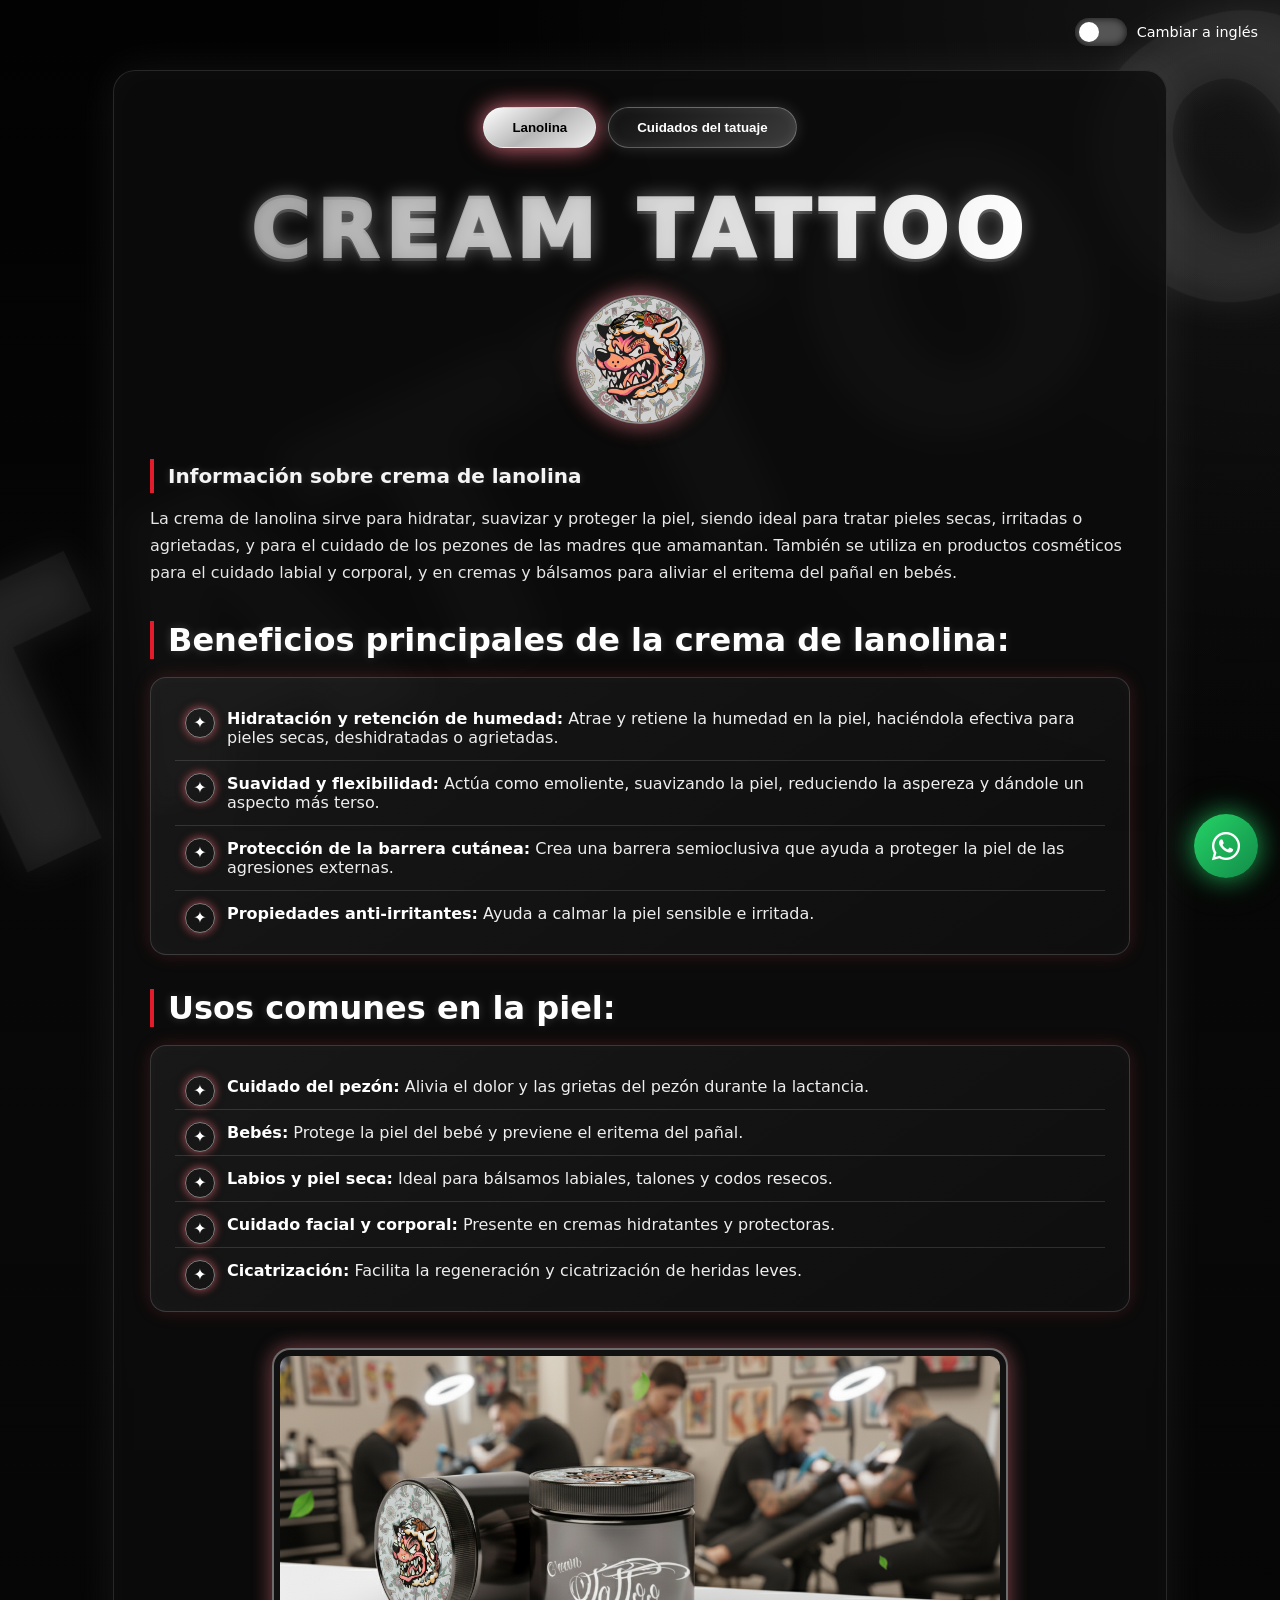
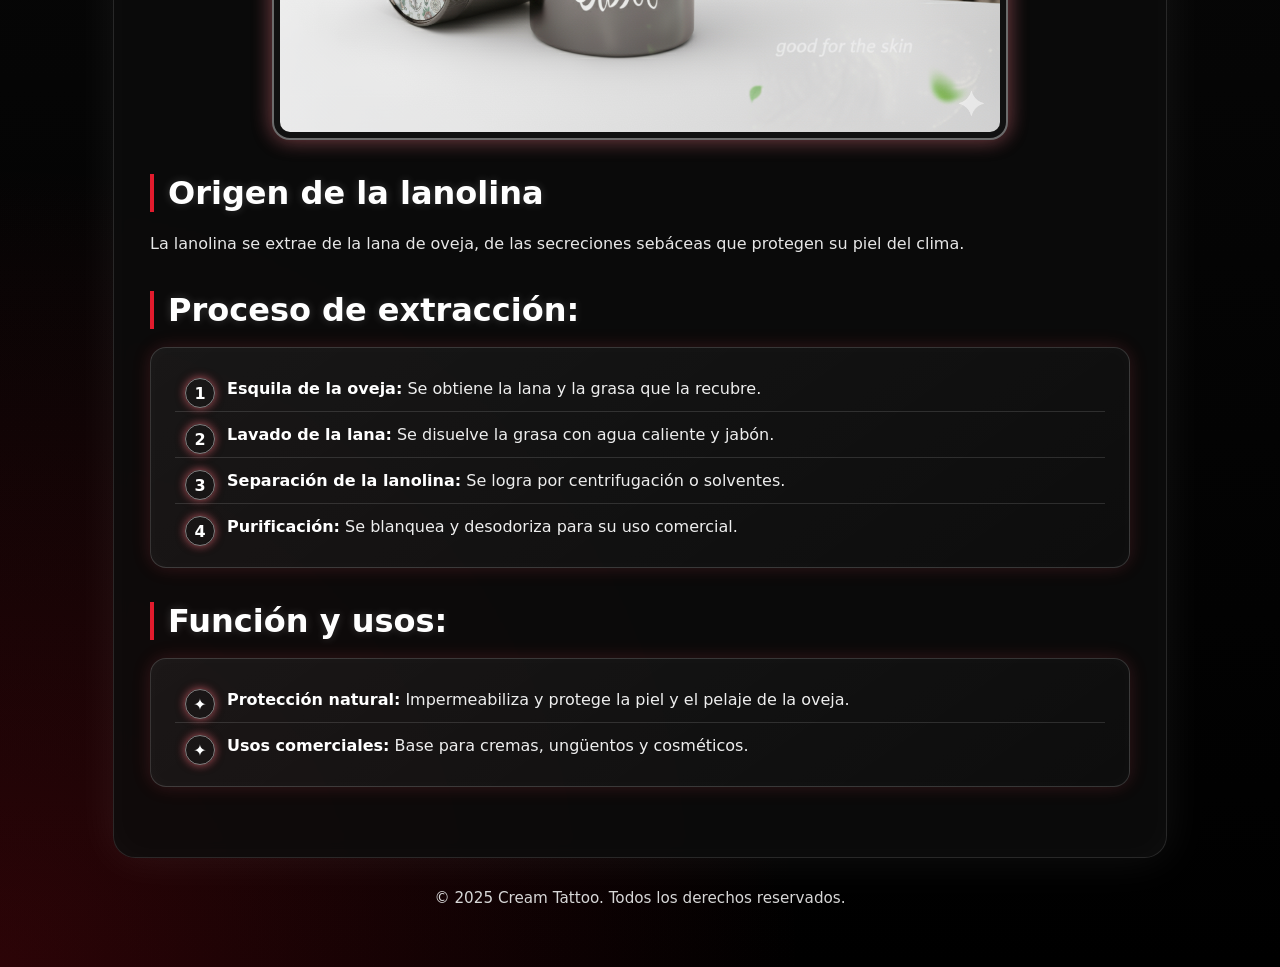
==== commit e7a31dd4: "Actualizar página principal" ====
--- a/index.html
+++ b/index.html
@@ -1,223 +1,214 @@
 <!doctype html>
 <html lang="es">
 <head>
-  <meta charset="utf-8" />
-  <meta name="viewport" content="width=device-width, initial-scale=1" />
+  <meta charset="utf-8">
+  <meta name="viewport" content="width=device-width, initial-scale=1">
   <meta http-equiv="x-dns-prefetch-control" content="on">
+
   <title>Cream Tattoo</title>
+
   <meta name="description" content="Cream Tattoo - Información sobre la crema de lanolina y su uso para el cuidado de la piel.">
 
-  <!-- 🔹 Preload: carga anticipada de CSS y JS -->
-  <link rel="preload" href="estilos.css" as="style" />
-  <link rel="preload" href="script.js" as="script" />
-
-  <!-- 🔹 Carga normal del CSS -->
-  <link rel="stylesheet" href="estilos.css" />
-  <link rel="icon" type="image/webp" href="Imagenes/Imagen1.png">
-
-
-  <!-- 🔹 Optimización de DNS para Font Awesome -->
-  <link rel="dns-prefetch" href="https://cdnjs.cloudflare.com" />
-
-  <!-- 🔹 Font Awesome (corregido) -->
+  <link rel="preload" href="./estilos.css" as="style">
+  <link rel="preload" href="./script.js" as="script">
+
+  <link rel="stylesheet" href="./estilos.css">
+  <link rel="icon" type="image/png" href="./Imagenes/Imagen1.png">
+
+  <link rel="dns-prefetch" href="https://cdnjs.cloudflare.com">
+
   <link
     rel="stylesheet"
     href="https://cdnjs.cloudflare.com/ajax/libs/font-awesome/6.5.0/css/all.min.css"
-  />
+  >
 </head>
 
-
 <body>
-  <!-- Selector de idioma -->
+
   <div class="language-container">
     <label class="switch">
-      <input type="checkbox" id="language-toggle" />
+      <input type="checkbox" id="language-toggle">
       <span class="slider"></span>
     </label>
     <p id="label-text">Cambiar a inglés</p>
   </div>
 
-  <!-- Contenido principal -->
   <main class="content">
 
     <nav class="tabs">
-  <button class="tab-button active" onclick="mostrarPestana('info')">Lanolina</button>
-  <button class="tab-button" onclick="mostrarPestana('cuidados')">Cuidados del tatuaje</button>
-</nav>
-
-<section id="info" class="tab-content active">
-    
-    <!-- 🔹 Título principal -->
-    <h1 class="titulo">
-      <span id="title-text">Cream Tattoo</span>
-    </h1>
-
-    <!-- 🔹 Imagen principal -->
-    <img src="Imagenes/Perro.webp"class="icono" alt="Perro Icono" />
-
-    <!-- 🔹 Texto introductorio -->
-    <p class="meta" id="meta-text">Información sobre crema de lanolina</p>
-
-    <p id="intro-text">
-      La crema de lanolina sirve para hidratar, suavizar y proteger la piel, siendo ideal para tratar pieles secas, irritadas o agrietadas, y para el cuidado de los pezones de las madres que amamantan. También se utiliza en productos cosméticos para el cuidado labial y corporal, y en cremas y bálsamos para aliviar el eritema del pañal en bebés.
-    </p>
-
-    <!-- 🔹 Beneficios -->
-    <h2 id="benefits-title">Beneficios principales de la crema de lanolina:</h2>
-    <ul id="benefits-list">
-      <li><strong>Hidratación y retención de humedad:</strong> Atrae y retiene la humedad en la piel, haciéndola efectiva para pieles secas, deshidratadas o agrietadas.</li>
-      <li><strong>Suavidad y flexibilidad:</strong> Actúa como emoliente, suavizando la piel, reduciendo la aspereza y dándole un aspecto más terso.</li>
-      <li><strong>Protección de la barrera cutánea:</strong> Crea una barrera semioclusiva que ayuda a proteger la piel de las agresiones externas.</li>
-      <li><strong>Propiedades anti-irritantes:</strong> Ayuda a calmar la piel sensible e irritada.</li>
-    </ul>
-
-    <!-- 🔹 Usos comunes -->
-    <h2 id="uses-title">Usos comunes en la piel:</h2>
-    <ul id="uses-list">
-      <li><strong>Cuidado del pezón:</strong> Alivia el dolor y las grietas del pezón durante la lactancia.</li>
-      <li><strong>Bebés:</strong> Protege la piel del bebé y previene el eritema del pañal.</li>
-      <li><strong>Labios y piel seca:</strong> Ideal para bálsamos labiales, talones y codos resecos.</li>
-      <li><strong>Cuidado facial y corporal:</strong> Presente en cremas hidratantes y protectoras.</li>
-      <li><strong>Cicatrización:</strong> Facilita la regeneración y cicatrización de heridas leves.</li>
-    </ul>
-
-    <!-- 🔹 Artículo con imagen y más información -->
-    <article class="card">
-      <div class="photo-gallery">                 
-      <img class="photo" src="Imagenes/Prueba.webp" alt="Crema de lanolina" loading="lazy" />
-
-      </div>
-
-      <h2 id="origin-title">Origen de la lanolina</h2>
-      <p id="origin-text">
-        La lanolina se extrae de la lana de oveja, de las secreciones sebáceas que protegen su piel del clima.
+      <button class="tab-button active" onclick="mostrarPestana('info')">Lanolina</button>
+      <button class="tab-button" onclick="mostrarPestana('cuidados')">Cuidados del tatuaje</button>
+    </nav>
+
+    <section id="info" class="tab-content active">
+
+      <h1 class="titulo">
+        <span id="title-text">Cream Tattoo</span>
+      </h1>
+
+      <img src="./Imagenes/Perro.webp" class="icono" alt="Perro Icono">
+
+      <p class="meta" id="meta-text">Información sobre crema de lanolina</p>
+
+      <p id="intro-text">
+        La crema de lanolina sirve para hidratar, suavizar y proteger la piel, siendo ideal para tratar pieles secas, irritadas o agrietadas, y para el cuidado de los pezones de las madres que amamantan. También se utiliza en productos cosméticos para el cuidado labial y corporal, y en cremas y bálsamos para aliviar el eritema del pañal en bebés.
       </p>
 
-      <h2 id="process-title">Proceso de extracción:</h2>
-      <ol id="process-list">
-        <li><strong>Esquila de la oveja:</strong> Se obtiene la lana y la grasa que la recubre.</li>
-        <li><strong>Lavado de la lana:</strong> Se disuelve la grasa con agua caliente y jabón.</li>
-        <li><strong>Separación de la lanolina:</strong> Se logra por centrifugación o solventes.</li>
-        <li><strong>Purificación:</strong> Se blanquea y desodoriza para su uso comercial.</li>
-      </ol>
-
-      <h2 id="function-title">Función y usos:</h2>
-      <ul id="function-list">
-        <li><strong>Protección natural:</strong> Impermeabiliza y protege la piel y el pelaje de la oveja.</li>
-        <li><strong>Usos comerciales:</strong> Base para cremas, ungüentos y cosméticos.</li>
+      <h2 id="benefits-title">Beneficios principales de la crema de lanolina:</h2>
+
+      <ul id="benefits-list">
+        <li><strong>Hidratación y retención de humedad:</strong> Atrae y retiene la humedad en la piel, haciéndola efectiva para pieles secas, deshidratadas o agrietadas.</li>
+        <li><strong>Suavidad y flexibilidad:</strong> Actúa como emoliente, suavizando la piel, reduciendo la aspereza y dándole un aspecto más terso.</li>
+        <li><strong>Protección de la barrera cutánea:</strong> Crea una barrera semioclusiva que ayuda a proteger la piel de las agresiones externas.</li>
+        <li><strong>Propiedades anti-irritantes:</strong> Ayuda a calmar la piel sensible e irritada.</li>
       </ul>
 
-          </article>
-
-</section>
-
-<section id="cuidados" class="tab-content">
-
-  <article class="card" id="care-content">
-
-    <h2>Cuidados después de hacerte un tatuaje</h2>
-
-    <h3>Fase 1: Las primeras horas (El blindaje)</h3>
-
-    <p>
-      <strong>Respeta el vendaje:</strong>
-      Deja el film transparente o el parche de curación el tiempo indicado por tu tatuador.
-    </p>
-
-    <p>
-      <strong>El primer lavado:</strong>
-      Lava tus manos, retira el vendaje con cuidado y limpia el tatuaje con agua tibia y jabón neutro.
-    </p>
-
-    <p>
-      <strong>El secado:</strong>
-      Seca con papel absorbente a toques suaves.
-    </p>
-
-    <h3>Fase 2: Los primeros 15 días</h3>
-
-    <p>
-      <strong>Hidratación justa:</strong>
-      Aplica una capa fina de crema cicatrizante 3 o 4 veces al día.
-    </p>
-
-    <p>
-      <strong>No te rasques:</strong>
-      No retires costras ni pieles.
-    </p>
-
-    <h3>Lo que debes evitar</h3>
-
-    <ul class="avoid-list">
-      <li>
-        <img src="https://cdn-icons-png.flaticon.com/512/3269/3269793.png" alt="Piscina">
-        Piscinas, playas y jacuzzis
-      </li>
-
-      <li>
-        <img src="https://cdn-icons-png.flaticon.com/512/3222/3222797.png" alt="Sol">
-        Exposición al sol
-      </li>
-
-      <li>
-        <img src="https://cdn-icons-png.flaticon.com/512/687/687263.png" alt="Ropa">
-        Ropa ajustada
-      </li>
-
-      <li>
-        <img src="https://cdn-icons-png.flaticon.com/512/959/959412.png" alt="Ejercicio">
-        Ejercicio intenso durante los primeros días
-      </li>
-    </ul>
-
-    <h3>☀️ Fase 3: Cuidado de por vida</h3>
-
-    <p>
-      Una vez que la piel esté completamente lisa y ya no haya costras
-      (alrededor de la tercera o cuarta semana), el cuidado pasa a modo mantenimiento.
-    </p>
-
-    <p>
-      <strong>El secreto del color:</strong>
-      Si quieres que tu tatuaje luzca como nuevo con el paso de los años,
-      usa protector solar FPS 50+ cada vez que salgas al sol.
-      Mantener la piel hidratada ayudará a conservar los colores y la definición.
-    </p>
-
-    <h3>⚠️ ¿Cuándo consultar a un profesional?</h3>
-
-    <p>
-      Si notas un enrojecimiento intenso, calor excesivo,
-      presencia de pus, inflamación anormal o fiebre,
-      consulta de inmediato con tu tatuador o con un médico.
-    </p>
-
-    <p>
-      Siguiendo estas recomendaciones,
-      tu tatuaje tendrá una cicatrización adecuada y conservará su apariencia durante muchos años.
-    </p>
-
-  </article>
-
-</section>
-</main>
-
-  <!-- Footer -->
+      <h2 id="uses-title">Usos comunes en la piel:</h2>
+
+      <ul id="uses-list">
+        <li><strong>Cuidado del pezón:</strong> Alivia el dolor y las grietas del pezón durante la lactancia.</li>
+        <li><strong>Bebés:</strong> Protege la piel del bebé y previene el eritema del pañal.</li>
+        <li><strong>Labios y piel seca:</strong> Ideal para bálsamos labiales, talones y codos resecos.</li>
+        <li><strong>Cuidado facial y corporal:</strong> Presente en cremas hidratantes y protectoras.</li>
+        <li><strong>Cicatrización:</strong> Facilita la regeneración y cicatrización de heridas leves.</li>
+      </ul>
+
+      <article class="card">
+        <div class="photo-gallery">
+          <img class="photo" src="./Imagenes/Prueba.webp" alt="Crema de lanolina" loading="lazy">
+        </div>
+
+        <h2 id="origin-title">Origen de la lanolina</h2>
+
+        <p id="origin-text">
+          La lanolina se extrae de la lana de oveja, de las secreciones sebáceas que protegen su piel del clima.
+        </p>
+
+        <h2 id="process-title">Proceso de extracción:</h2>
+
+        <ol id="process-list">
+          <li><strong>Esquila de la oveja:</strong> Se obtiene la lana y la grasa que la recubre.</li>
+          <li><strong>Lavado de la lana:</strong> Se disuelve la grasa con agua caliente y jabón.</li>
+          <li><strong>Separación de la lanolina:</strong> Se logra por centrifugación o solventes.</li>
+          <li><strong>Purificación:</strong> Se blanquea y desodoriza para su uso comercial.</li>
+        </ol>
+
+        <h2 id="function-title">Función y usos:</h2>
+
+        <ul id="function-list">
+          <li><strong>Protección natural:</strong> Impermeabiliza y protege la piel y el pelaje de la oveja.</li>
+          <li><strong>Usos comerciales:</strong> Base para cremas, ungüentos y cosméticos.</li>
+        </ul>
+      </article>
+
+    </section>
+
+    <section id="cuidados" class="tab-content">
+
+      <article class="card" id="care-content">
+
+        <h2>Cuidados después de hacerte un tatuaje</h2>
+
+        <h3>Fase 1: Las primeras horas (El blindaje)</h3>
+
+        <p>
+          <strong>Respeta el vendaje:</strong>
+          Deja el film transparente o el parche de curación el tiempo indicado por tu tatuador.
+        </p>
+
+        <p>
+          <strong>El primer lavado:</strong>
+          Lava tus manos, retira el vendaje con cuidado y limpia el tatuaje con agua tibia y jabón neutro.
+        </p>
+
+        <p>
+          <strong>El secado:</strong>
+          Seca con papel absorbente a toques suaves.
+        </p>
+
+        <h3>Fase 2: Los primeros 15 días</h3>
+
+        <p>
+          <strong>Hidratación justa:</strong>
+          Aplica una capa fina de crema cicatrizante 3 o 4 veces al día.
+        </p>
+
+        <p>
+          <strong>No te rasques:</strong>
+          No retires costras ni pieles.
+        </p>
+
+        <h3>Lo que debes evitar</h3>
+
+       <ul class="avoid-list">
+  <li>
+    <i class="fa-solid fa-person-swimming avoid-icon"></i>
+    Piscinas, playas y jacuzzis.
+  </li>
+
+  <li>
+    <i class="fa-solid fa-sun avoid-icon"></i>
+    Exposición al sol.
+  </li>
+
+  <li>
+    <i class="fa-solid fa-shirt avoid-icon"></i>
+    Ropa ajustada.
+  </li>
+
+  <li>
+    <i class="fa-solid fa-dumbbell avoid-icon"></i>
+    Ejercicio intenso durante los primeros días.
+  </li>
+</ul>
+        <h3>☀️ Fase 3: Cuidado de por vida</h3>
+
+        <p>
+          Una vez que la piel esté completamente lisa y ya no haya costras
+          alrededor de la tercera o cuarta semana, el cuidado pasa a modo mantenimiento.
+        </p>
+
+        <p>
+          <strong>El secreto del color:</strong>
+          Si quieres que tu tatuaje luzca como nuevo con el paso de los años,
+          usa protector solar FPS 50+ cada vez que salgas al sol.
+          Mantener la piel hidratada ayudará a conservar los colores y la definición.
+        </p>
+
+        <h3>⚠️ ¿Cuándo consultar a un profesional?</h3>
+
+        <p>
+          Si notas un enrojecimiento intenso, calor excesivo,
+          presencia de pus, inflamación anormal o fiebre,
+          consulta de inmediato con tu tatuador o con un médico.
+        </p>
+
+        <p>
+          Siguiendo estas recomendaciones,
+          tu tatuaje tendrá una cicatrización adecuada y conservará su apariencia durante muchos años.
+        </p>
+
+      </article>
+
+    </section>
+
+  </main>
+
   <footer class="footer">
     <p id="footer-copy">&copy; 2025 Cream Tattoo. Todos los derechos reservados.</p>
   </footer>
 
-  <!-- Botón flotante de WhatsApp con efecto metálico -->
-<a 
-  href="https://wa.me/573205872456?text=Hola%20Cream%20Tattoo,%20quisiera%20más%20información." 
-  class="whatsapp-float"
-  target="_blank" 
-  rel="noopener noreferrer"
-  aria-label="Abrir chat de WhatsApp con Cream Tattoo"
->
-  <i class="fa-brands fa-whatsapp"></i>
-</a>
-
-  <script src="script.js"></script>
+  <a
+    href="https://wa.me/573205872456?text=Hola%20Cream%20Tattoo,%20quisiera%20más%20información."
+    class="whatsapp-float"
+    target="_blank"
+    rel="noopener noreferrer"
+    aria-label="Abrir chat de WhatsApp con Cream Tattoo"
+  >
+    <i class="fa-brands fa-whatsapp"></i>
+  </a>
+
+  <script src="./script.js"></script>
+
 </body>
 </html>
--- a/estilos.css
+++ b/estilos.css
@@ -1,3 +1,4 @@
+```css
 /* =======================================================
    CREAM TATTOO - ESTILOS COMPLETOS
    Negro / Plateado / Rojo
@@ -41,7 +42,6 @@
   z-index: 0;
 }
 
-
 body > * {
   position: relative;
   z-index: 1;
@@ -193,8 +193,13 @@
 }
 
 @keyframes metalMove {
-  from { background-position: 0%; }
-  to { background-position: 300%; }
+  from {
+    background-position: 0%;
+  }
+
+  to {
+    background-position: 300%;
+  }
 }
 
 .icono {
@@ -251,7 +256,7 @@
   color: #fff;
 }
 
-/* LISTAS */
+/* LISTAS GENERALES */
 
 ul,
 ol {
@@ -430,29 +435,39 @@
     0 0 12px rgba(226,27,45,0.55);
 }
 
-#cuidados ul {
+/* LISTA DE EVITAR */
+
+#cuidados .avoid-list {
   display: grid;
   grid-template-columns: repeat(4, 1fr);
   padding: 20px;
   gap: 0;
 }
 
-#cuidados ul li {
+#cuidados .avoid-list li {
+  padding: 20px 15px;
   text-align: center;
-  padding: 56px 14px 16px;
   border-bottom: none;
   border-right: 1px solid rgba(255,255,255,0.20);
 }
 
-#cuidados ul li:last-child {
+#cuidados .avoid-list li:last-child {
   border-right: none;
 }
 
-#cuidados ul li::before {
-  left: 50%;
-  top: 12px;
-  transform: translateX(-50%);
-  content: "⚠";
+#cuidados .avoid-list li::before,
+#cuidados .avoid-list li::after {
+  content: none !important;
+  display: none !important;
+}
+
+#cuidados .avoid-list img {
+  display: block;
+  width: 70px;
+  height: 70px;
+  margin: 0 auto 12px;
+  object-fit: contain;
+  filter: drop-shadow(0 0 8px rgba(255,255,255,0.35));
 }
 
 /* FOOTER */
@@ -554,17 +569,23 @@
     left: 14px;
   }
 
-  #cuidados ul {
+  #cuidados .avoid-list {
     grid-template-columns: 1fr;
   }
 
-  #cuidados ul li {
+  #cuidados .avoid-list li {
     border-right: none;
     border-bottom: 1px solid rgba(255,255,255,0.15);
-  }
-
-  #cuidados ul li:last-child {
+    padding: 18px 12px;
+  }
+
+  #cuidados .avoid-list li:last-child {
     border-bottom: none;
+  }
+
+  #cuidados .avoid-list img {
+    width: 58px;
+    height: 58px;
   }
 
   .whatsapp-float {
@@ -573,3 +594,4 @@
     font-size: 28px;
   }
 }
+```
--- a/estilos.css
+++ b/estilos.css
@@ -1,3 +1,4 @@
+```css
 /* =======================================================
    CREAM TATTOO - ESTILOS COMPLETOS
    Negro / Plateado / Rojo
@@ -41,7 +42,6 @@
   z-index: 0;
 }
 
-
 body > * {
   position: relative;
   z-index: 1;
@@ -193,8 +193,13 @@
 }
 
 @keyframes metalMove {
-  from { background-position: 0%; }
-  to { background-position: 300%; }
+  from {
+    background-position: 0%;
+  }
+
+  to {
+    background-position: 300%;
+  }
 }
 
 .icono {
@@ -251,7 +256,7 @@
   color: #fff;
 }
 
-/* LISTAS */
+/* LISTAS GENERALES */
 
 ul,
 ol {
@@ -430,29 +435,39 @@
     0 0 12px rgba(226,27,45,0.55);
 }
 
-#cuidados ul {
+/* LISTA DE EVITAR */
+
+#cuidados .avoid-list {
   display: grid;
   grid-template-columns: repeat(4, 1fr);
   padding: 20px;
   gap: 0;
 }
 
-#cuidados ul li {
+#cuidados .avoid-list li {
+  padding: 20px 15px;
   text-align: center;
-  padding: 56px 14px 16px;
   border-bottom: none;
   border-right: 1px solid rgba(255,255,255,0.20);
 }
 
-#cuidados ul li:last-child {
+#cuidados .avoid-list li:last-child {
   border-right: none;
 }
 
-#cuidados ul li::before {
-  left: 50%;
-  top: 12px;
-  transform: translateX(-50%);
-  content: "⚠";
+#cuidados .avoid-list li::before,
+#cuidados .avoid-list li::after {
+  content: none !important;
+  display: none !important;
+}
+
+#cuidados .avoid-list img {
+  display: block;
+  width: 70px;
+  height: 70px;
+  margin: 0 auto 12px;
+  object-fit: contain;
+  filter: drop-shadow(0 0 8px rgba(255,255,255,0.35));
 }
 
 /* FOOTER */
@@ -554,17 +569,23 @@
     left: 14px;
   }
 
-  #cuidados ul {
+  #cuidados .avoid-list {
     grid-template-columns: 1fr;
   }
 
-  #cuidados ul li {
+  #cuidados .avoid-list li {
     border-right: none;
     border-bottom: 1px solid rgba(255,255,255,0.15);
-  }
-
-  #cuidados ul li:last-child {
+    padding: 18px 12px;
+  }
+
+  #cuidados .avoid-list li:last-child {
     border-bottom: none;
+  }
+
+  #cuidados .avoid-list img {
+    width: 58px;
+    height: 58px;
   }
 
   .whatsapp-float {
@@ -573,3 +594,4 @@
     font-size: 28px;
   }
 }
+```
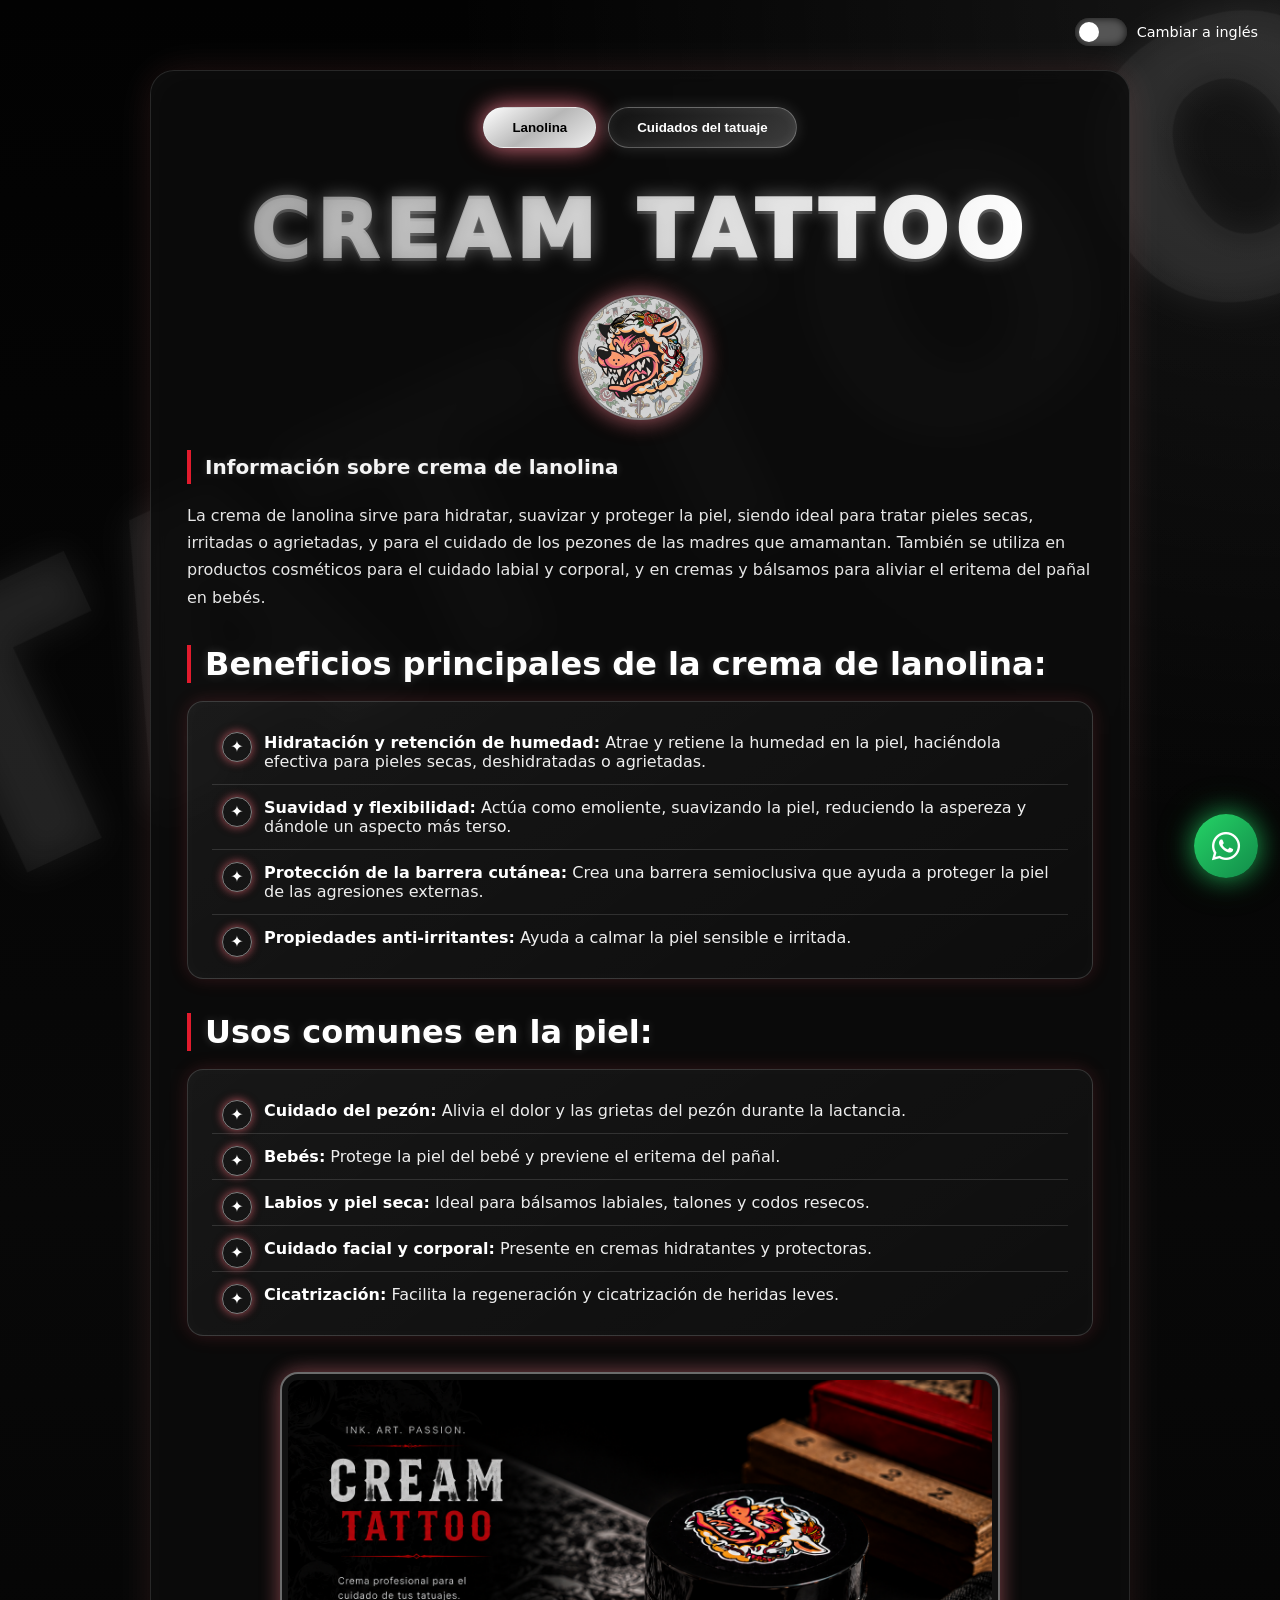
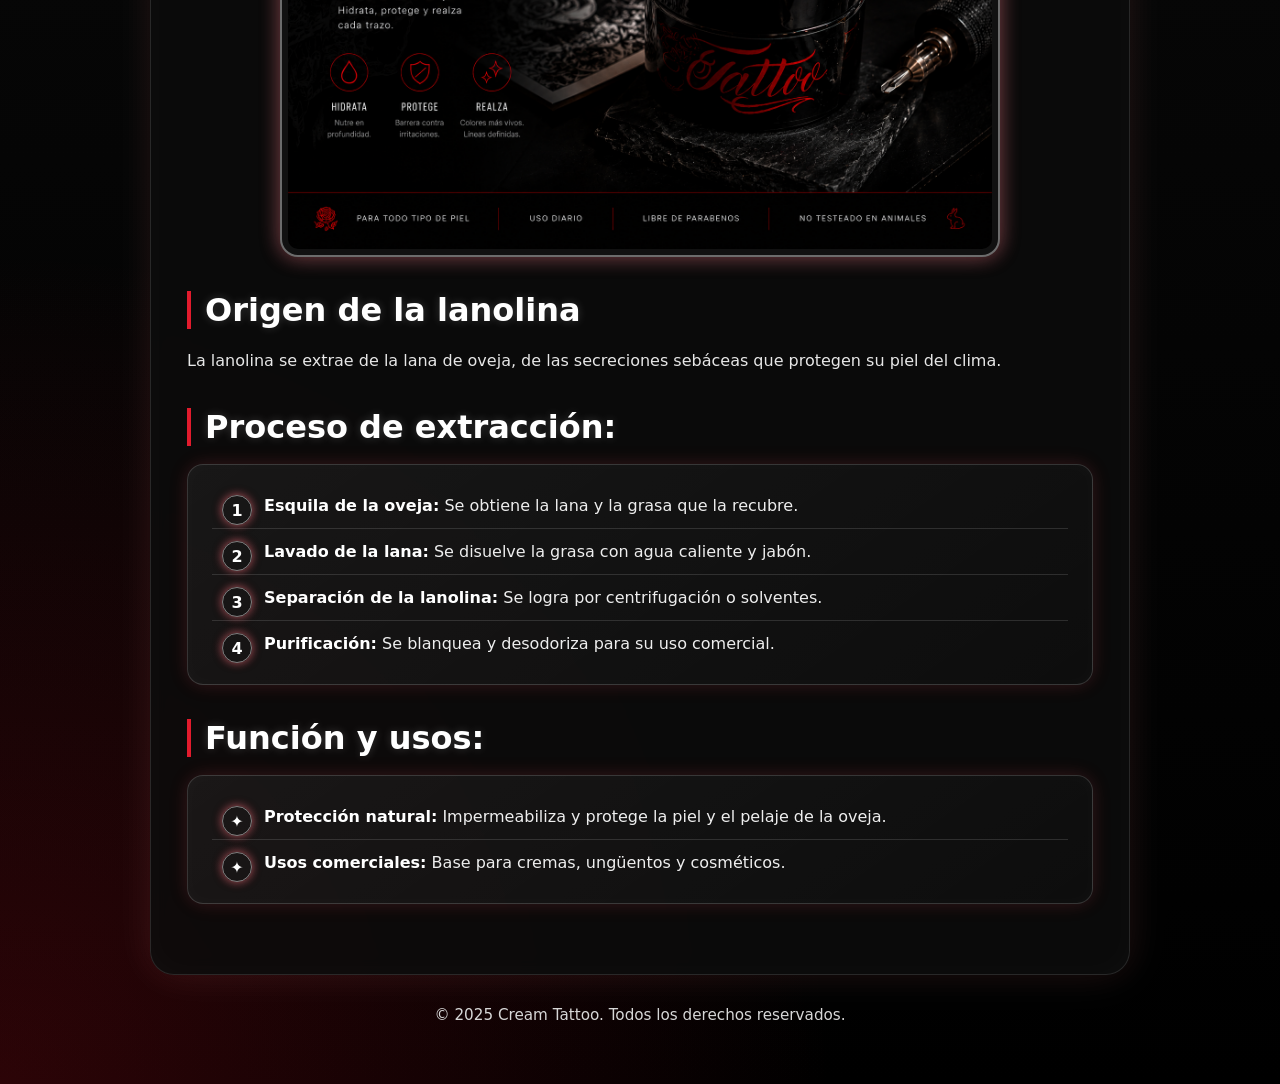
==== commit 9ac29994: "Actualización diseño responsive y nuevas imágenes" ====
--- a/index.html
+++ b/index.html
@@ -7,10 +7,10 @@
 
   <title>Cream Tattoo</title>
 
-  <meta name="description" content="Cream Tattoo - Información sobre la crema de lanolina y su uso para el cuidado de la piel.">
-
-  <link rel="preload" href="./estilos.css" as="style">
-  <link rel="preload" href="./script.js" as="script">
+  <meta
+    name="description"
+    content="Cream Tattoo - Información sobre la crema de lanolina y su uso para el cuidado de la piel."
+  >
 
   <link rel="stylesheet" href="./estilos.css">
   <link rel="icon" type="image/png" href="./Imagenes/Imagen1.png">
@@ -36,8 +36,13 @@
   <main class="content">
 
     <nav class="tabs">
-      <button class="tab-button active" onclick="mostrarPestana('info')">Lanolina</button>
-      <button class="tab-button" onclick="mostrarPestana('cuidados')">Cuidados del tatuaje</button>
+      <button class="tab-button active" onclick="mostrarPestana('info')">
+        Lanolina
+      </button>
+
+      <button class="tab-button" onclick="mostrarPestana('cuidados')">
+        Cuidados del tatuaje
+      </button>
     </nav>
 
     <section id="info" class="tab-content active">
@@ -46,59 +51,138 @@
         <span id="title-text">Cream Tattoo</span>
       </h1>
 
-      <img src="./Imagenes/Perro.webp" class="icono" alt="Perro Icono">
-
-      <p class="meta" id="meta-text">Información sobre crema de lanolina</p>
+      <img
+        src="./Imagenes/Perro.webp"
+        class="icono"
+        alt="Perro Icono"
+      >
+
+      <p class="meta" id="meta-text">
+        Información sobre crema de lanolina
+      </p>
 
       <p id="intro-text">
         La crema de lanolina sirve para hidratar, suavizar y proteger la piel, siendo ideal para tratar pieles secas, irritadas o agrietadas, y para el cuidado de los pezones de las madres que amamantan. También se utiliza en productos cosméticos para el cuidado labial y corporal, y en cremas y bálsamos para aliviar el eritema del pañal en bebés.
       </p>
 
-      <h2 id="benefits-title">Beneficios principales de la crema de lanolina:</h2>
+      <h2 id="benefits-title">
+        Beneficios principales de la crema de lanolina:
+      </h2>
 
       <ul id="benefits-list">
-        <li><strong>Hidratación y retención de humedad:</strong> Atrae y retiene la humedad en la piel, haciéndola efectiva para pieles secas, deshidratadas o agrietadas.</li>
-        <li><strong>Suavidad y flexibilidad:</strong> Actúa como emoliente, suavizando la piel, reduciendo la aspereza y dándole un aspecto más terso.</li>
-        <li><strong>Protección de la barrera cutánea:</strong> Crea una barrera semioclusiva que ayuda a proteger la piel de las agresiones externas.</li>
-        <li><strong>Propiedades anti-irritantes:</strong> Ayuda a calmar la piel sensible e irritada.</li>
+        <li>
+          <strong>Hidratación y retención de humedad:</strong>
+          Atrae y retiene la humedad en la piel, haciéndola efectiva para pieles secas, deshidratadas o agrietadas.
+        </li>
+
+        <li>
+          <strong>Suavidad y flexibilidad:</strong>
+          Actúa como emoliente, suavizando la piel, reduciendo la aspereza y dándole un aspecto más terso.
+        </li>
+
+        <li>
+          <strong>Protección de la barrera cutánea:</strong>
+          Crea una barrera semioclusiva que ayuda a proteger la piel de las agresiones externas.
+        </li>
+
+        <li>
+          <strong>Propiedades anti-irritantes:</strong>
+          Ayuda a calmar la piel sensible e irritada.
+        </li>
       </ul>
 
-      <h2 id="uses-title">Usos comunes en la piel:</h2>
+      <h2 id="uses-title">
+        Usos comunes en la piel:
+      </h2>
 
       <ul id="uses-list">
-        <li><strong>Cuidado del pezón:</strong> Alivia el dolor y las grietas del pezón durante la lactancia.</li>
-        <li><strong>Bebés:</strong> Protege la piel del bebé y previene el eritema del pañal.</li>
-        <li><strong>Labios y piel seca:</strong> Ideal para bálsamos labiales, talones y codos resecos.</li>
-        <li><strong>Cuidado facial y corporal:</strong> Presente en cremas hidratantes y protectoras.</li>
-        <li><strong>Cicatrización:</strong> Facilita la regeneración y cicatrización de heridas leves.</li>
+        <li>
+          <strong>Cuidado del pezón:</strong>
+          Alivia el dolor y las grietas del pezón durante la lactancia.
+        </li>
+
+        <li>
+          <strong>Bebés:</strong>
+          Protege la piel del bebé y previene el eritema del pañal.
+        </li>
+
+        <li>
+          <strong>Labios y piel seca:</strong>
+          Ideal para bálsamos labiales, talones y codos resecos.
+        </li>
+
+        <li>
+          <strong>Cuidado facial y corporal:</strong>
+          Presente en cremas hidratantes y protectoras.
+        </li>
+
+        <li>
+          <strong>Cicatrización:</strong>
+          Facilita la regeneración y cicatrización de heridas leves.
+        </li>
       </ul>
 
       <article class="card">
+
         <div class="photo-gallery">
-          <img class="photo" src="./Imagenes/Prueba.webp" alt="Crema de lanolina" loading="lazy">
+          <img
+            class="photo"
+            src="./Imagenes/cream.png"
+            alt="Crema de lanolina"
+            loading="lazy"
+          >
         </div>
 
-        <h2 id="origin-title">Origen de la lanolina</h2>
+        <h2 id="origin-title">
+          Origen de la lanolina
+        </h2>
 
         <p id="origin-text">
           La lanolina se extrae de la lana de oveja, de las secreciones sebáceas que protegen su piel del clima.
         </p>
 
-        <h2 id="process-title">Proceso de extracción:</h2>
+        <h2 id="process-title">
+          Proceso de extracción:
+        </h2>
 
         <ol id="process-list">
-          <li><strong>Esquila de la oveja:</strong> Se obtiene la lana y la grasa que la recubre.</li>
-          <li><strong>Lavado de la lana:</strong> Se disuelve la grasa con agua caliente y jabón.</li>
-          <li><strong>Separación de la lanolina:</strong> Se logra por centrifugación o solventes.</li>
-          <li><strong>Purificación:</strong> Se blanquea y desodoriza para su uso comercial.</li>
+          <li>
+            <strong>Esquila de la oveja:</strong>
+            Se obtiene la lana y la grasa que la recubre.
+          </li>
+
+          <li>
+            <strong>Lavado de la lana:</strong>
+            Se disuelve la grasa con agua caliente y jabón.
+          </li>
+
+          <li>
+            <strong>Separación de la lanolina:</strong>
+            Se logra por centrifugación o solventes.
+          </li>
+
+          <li>
+            <strong>Purificación:</strong>
+            Se blanquea y desodoriza para su uso comercial.
+          </li>
         </ol>
 
-        <h2 id="function-title">Función y usos:</h2>
+        <h2 id="function-title">
+          Función y usos:
+        </h2>
 
         <ul id="function-list">
-          <li><strong>Protección natural:</strong> Impermeabiliza y protege la piel y el pelaje de la oveja.</li>
-          <li><strong>Usos comerciales:</strong> Base para cremas, ungüentos y cosméticos.</li>
+          <li>
+            <strong>Protección natural:</strong>
+            Impermeabiliza y protege la piel y el pelaje de la oveja.
+          </li>
+
+          <li>
+            <strong>Usos comerciales:</strong>
+            Base para cremas, ungüentos y cosméticos.
+          </li>
         </ul>
+
       </article>
 
     </section>
@@ -107,9 +191,20 @@
 
       <article class="card" id="care-content">
 
-        <h2>Cuidados después de hacerte un tatuaje</h2>
-
-        <h3>Fase 1: Las primeras horas (El blindaje)</h3>
+        <h2>
+          Cuidados después de hacerte un tatuaje
+        </h2>
+
+        <div class="care-banner">
+          <img
+            src="./Imagenes/banner.png"
+            alt="Cream Tattoo"
+          >
+        </div>
+
+        <h3>
+          Fase 1: Las primeras horas (El blindaje)
+        </h3>
 
         <p>
           <strong>Respeta el vendaje:</strong>
@@ -126,7 +221,9 @@
           Seca con papel absorbente a toques suaves.
         </p>
 
-        <h3>Fase 2: Los primeros 15 días</h3>
+        <h3>
+          Fase 2: Los primeros 15 días
+        </h3>
 
         <p>
           <strong>Hidratación justa:</strong>
@@ -138,54 +235,60 @@
           No retires costras ni pieles.
         </p>
 
-        <h3>Lo que debes evitar</h3>
+        <h3>
+          Lo que debes evitar
+        </h3>
 
        <ul class="avoid-list">
+
   <li>
     <i class="fa-solid fa-person-swimming avoid-icon"></i>
-    Piscinas, playas y jacuzzis.
+    <strong>Piscinas</strong>
+    <span>Playas y jacuzzis</span>
   </li>
 
   <li>
     <i class="fa-solid fa-sun avoid-icon"></i>
-    Exposición al sol.
+    <strong>Sol directo</strong>
+    <span>Evita la exposición prolongada</span>
   </li>
 
   <li>
     <i class="fa-solid fa-shirt avoid-icon"></i>
-    Ropa ajustada.
+    <strong>Ropa ajustada</strong>
+    <span>Reduce la fricción sobre el tatuaje</span>
   </li>
 
   <li>
     <i class="fa-solid fa-dumbbell avoid-icon"></i>
-    Ejercicio intenso durante los primeros días.
+    <strong>Ejercicio intenso</strong>
+    <span>Durante los primeros días</span>
   </li>
+
 </ul>
-        <h3>☀️ Fase 3: Cuidado de por vida</h3>
-
-        <p>
-          Una vez que la piel esté completamente lisa y ya no haya costras
-          alrededor de la tercera o cuarta semana, el cuidado pasa a modo mantenimiento.
+        <h3>
+          ☀️ Fase 3: Cuidado de por vida
+        </h3>
+
+        <p>
+          Una vez que la piel esté completamente lisa y ya no haya costras alrededor de la tercera o cuarta semana, el cuidado pasa a modo mantenimiento.
         </p>
 
         <p>
           <strong>El secreto del color:</strong>
-          Si quieres que tu tatuaje luzca como nuevo con el paso de los años,
-          usa protector solar FPS 50+ cada vez que salgas al sol.
-          Mantener la piel hidratada ayudará a conservar los colores y la definición.
-        </p>
-
-        <h3>⚠️ ¿Cuándo consultar a un profesional?</h3>
-
-        <p>
-          Si notas un enrojecimiento intenso, calor excesivo,
-          presencia de pus, inflamación anormal o fiebre,
-          consulta de inmediato con tu tatuador o con un médico.
-        </p>
-
-        <p>
-          Siguiendo estas recomendaciones,
-          tu tatuaje tendrá una cicatrización adecuada y conservará su apariencia durante muchos años.
+          Si quieres que tu tatuaje luzca como nuevo con el paso de los años, usa protector solar FPS 50+ cada vez que salgas al sol. Mantener la piel hidratada ayudará a conservar los colores y la definición.
+        </p>
+
+        <h3>
+          ⚠️ ¿Cuándo consultar a un profesional?
+        </h3>
+
+        <p>
+          Si notas un enrojecimiento intenso, calor excesivo, presencia de pus, inflamación anormal o fiebre, consulta de inmediato con tu tatuador o con un médico.
+        </p>
+
+        <p>
+          Siguiendo estas recomendaciones, tu tatuaje tendrá una cicatrización adecuada y conservará su apariencia durante muchos años.
         </p>
 
       </article>
@@ -195,7 +298,9 @@
   </main>
 
   <footer class="footer">
-    <p id="footer-copy">&copy; 2025 Cream Tattoo. Todos los derechos reservados.</p>
+    <p id="footer-copy">
+      &copy; 2025 Cream Tattoo. Todos los derechos reservados.
+    </p>
   </footer>
 
   <a
@@ -211,4 +316,4 @@
   <script src="./script.js"></script>
 
 </body>
-</html>
+</html>
--- a/estilos.css
+++ b/estilos.css
@@ -1,9 +1,9 @@
-```css
 /* =======================================================
-   CREAM TATTOO - ESTILOS COMPLETOS
+   CREAM TATTOO - CSS ORGANIZADO Y CORREGIDO
    Negro / Plateado / Rojo
    ======================================================= */
 
+/* RESET GENERAL */
 * {
   box-sizing: border-box;
 }
@@ -20,7 +20,7 @@
   color: #f5f5f5;
   background:
     radial-gradient(circle at top right, rgba(255,255,255,0.08), transparent 28%),
-    radial-gradient(circle at bottom left, rgba(220, 20, 35, 0.20), transparent 28%),
+    radial-gradient(circle at bottom left, rgba(220,20,35,0.20), transparent 28%),
     linear-gradient(180deg, #020202, #080808 45%, #000);
   overflow-x: hidden;
 }
@@ -36,7 +36,7 @@
   font-size: 28vw;
   font-weight: 950;
   letter-spacing: 12px;
-  color: rgba(255,255,255,0.045);
+  color: rgba(255,255,255,0.04);
   text-shadow: 0 0 35px rgba(255,255,255,0.08);
   pointer-events: none;
   z-index: 0;
@@ -47,70 +47,22 @@
   z-index: 1;
 }
 
-/* CONTENEDOR */
-
+/* CONTENEDOR PRINCIPAL */
 .content {
   width: min(100%, 980px);
   margin: 0 auto;
   padding: 36px;
-  background: rgba(12, 12, 12, 0.84);
+  background: rgba(12,12,12,0.88);
   border: 1px solid rgba(255,255,255,0.12);
-  border-radius: 22px;
+  border-radius: 24px;
   box-shadow:
     0 0 45px rgba(255,255,255,0.07),
+    0 0 35px rgba(226,27,45,0.08),
     inset 0 0 35px rgba(255,255,255,0.025);
   backdrop-filter: blur(8px);
 }
 
-/* PESTAÑAS */
-
-.tabs {
-  display: flex;
-  justify-content: center;
-  gap: 12px;
-  margin-bottom: 36px;
-  flex-wrap: wrap;
-}
-
-.tab-button {
-  border: 1px solid rgba(255,255,255,0.30);
-  padding: 12px 28px;
-  border-radius: 999px;
-  cursor: pointer;
-  font-weight: 850;
-  color: #fff;
-  background: linear-gradient(145deg, #101010, #3d3d3d);
-  box-shadow:
-    0 0 16px rgba(255,255,255,0.15),
-    inset 0 0 12px rgba(255,255,255,0.08);
-  transition: 0.3s ease;
-}
-
-.tab-button:hover {
-  transform: translateY(-2px);
-  box-shadow:
-    0 0 22px rgba(255,255,255,0.26),
-    0 0 18px rgba(255,0,40,0.28);
-}
-
-.tab-button.active {
-  color: #000;
-  background: linear-gradient(145deg, #ffffff, #b7b7b7, #efefef);
-  box-shadow:
-    0 0 22px rgba(255,255,255,0.45),
-    0 0 24px rgba(255,0,40,0.55);
-}
-
-.tab-content {
-  display: none;
-}
-
-.tab-content.active {
-  display: block;
-}
-
 /* IDIOMA */
-
 .language-container {
   position: fixed;
   top: 18px;
@@ -170,8 +122,59 @@
   transform: translateX(24px);
 }
 
+/* PESTAÑAS */
+.tabs {
+  display: flex;
+  justify-content: center;
+  gap: 12px;
+  margin-bottom: 36px;
+  flex-wrap: wrap;
+}
+
+.tab-button {
+  border: 1px solid rgba(255,255,255,0.30);
+  padding: 12px 28px;
+  border-radius: 999px;
+  cursor: pointer;
+  font-weight: 850;
+  color: #fff;
+  background: linear-gradient(145deg, #101010, #3d3d3d);
+  box-shadow:
+    0 0 16px rgba(255,255,255,0.15),
+    inset 0 0 12px rgba(255,255,255,0.08);
+  transition: 0.3s ease;
+}
+
+.tab-button:hover {
+  transform: translateY(-2px);
+  box-shadow:
+    0 0 22px rgba(255,255,255,0.26),
+    0 0 18px rgba(255,0,40,0.28);
+}
+
+.tab-button.active {
+  color: #000;
+  background: linear-gradient(145deg, #ffffff, #b7b7b7, #efefef);
+  box-shadow:
+    0 0 22px rgba(255,255,255,0.45),
+    0 0 24px rgba(255,0,40,0.55);
+}
+
+.tab-button:focus,
+.whatsapp-float:focus {
+  outline: 3px solid #e21b2d;
+  outline-offset: 4px;
+}
+
+.tab-content {
+  display: none;
+}
+
+.tab-content.active {
+  display: block;
+}
+
 /* TÍTULO */
-
 .titulo {
   margin: 20px 0 18px;
   text-align: center;
@@ -182,11 +185,16 @@
   font-weight: 950;
   text-transform: uppercase;
   letter-spacing: 7px;
+
   background: linear-gradient(90deg, #777, #fff, #cfcfcf, #666);
   background-size: 300%;
+
+  background-clip: text;
   -webkit-background-clip: text;
   -webkit-text-fill-color: transparent;
+
   animation: metalMove 5s linear infinite;
+
   text-shadow:
     0 3px 0 rgba(255,255,255,0.15),
     0 0 18px rgba(255,255,255,0.35);
@@ -202,21 +210,26 @@
   }
 }
 
+/* LOGO */
 .icono {
   display: block;
   width: 125px;
   height: 125px;
-  margin: 0 auto 35px;
+  margin: 0 auto 30px;
   object-fit: cover;
   border-radius: 50%;
   border: 2px solid rgba(255,255,255,0.55);
   box-shadow:
     0 0 22px rgba(255,255,255,0.35),
     0 0 24px rgba(255,0,35,0.40);
+  transition: 0.35s ease;
+}
+
+.icono:hover {
+  transform: scale(1.05) rotate(-2deg);
 }
 
 /* TEXTOS */
-
 p {
   line-height: 1.7;
 }
@@ -224,7 +237,7 @@
 .meta {
   font-size: 1.25rem;
   font-weight: 850;
-  margin: 26px 0 12px;
+  margin: 26px 0 18px;
   padding-left: 14px;
   border-left: 4px solid #e21b2d;
   text-shadow: 0 0 8px rgba(255,255,255,0.18);
@@ -257,7 +270,6 @@
 }
 
 /* LISTAS GENERALES */
-
 ul,
 ol {
   margin: 18px 0 34px;
@@ -287,6 +299,23 @@
 
 ul li::before {
   content: "✦";
+}
+
+ol {
+  counter-reset: item;
+}
+
+ol li {
+  counter-increment: item;
+}
+
+ol li::before {
+  content: counter(item);
+  font-weight: 850;
+}
+
+ul li::before,
+ol li::before {
   position: absolute;
   left: 10px;
   top: 12px;
@@ -302,34 +331,7 @@
     0 0 10px rgba(226,27,45,0.55);
 }
 
-ol {
-  counter-reset: item;
-}
-
-ol li {
-  counter-increment: item;
-}
-
-ol li::before {
-  content: counter(item);
-  position: absolute;
-  left: 10px;
-  top: 12px;
-  width: 28px;
-  height: 28px;
-  border-radius: 50%;
-  display: grid;
-  place-items: center;
-  color: #fff;
-  font-weight: 850;
-  border: 1px solid rgba(255,255,255,0.45);
-  box-shadow:
-    0 0 8px rgba(255,255,255,0.25),
-    0 0 10px rgba(226,27,45,0.55);
-}
-
-/* CARD E IMAGEN */
-
+/* IMÁGENES GENERALES */
 .card {
   width: 100%;
   margin-top: 36px;
@@ -355,13 +357,39 @@
 
 .photo:hover {
   transform: scale(1.02);
-  box-shadow:
-    0 0 32px rgba(255,255,255,0.32),
-    0 0 32px rgba(226,27,45,0.55);
-}
-
-/* CUIDADOS */
-
+}
+
+/* BANNER RESPONSIVE CORREGIDO */
+.care-banner {
+  width: 100%;
+  margin: 28px 0 42px;
+  border-radius: 22px;
+  overflow: hidden;
+  border: 1px solid rgba(255,255,255,0.14);
+  background: #080808;
+  box-shadow:
+    0 0 20px rgba(255,255,255,0.06),
+    0 0 35px rgba(226,27,45,0.18),
+    0 20px 42px rgba(0,0,0,0.55);
+}
+
+.care-banner img {
+  width: 100%;
+  height: auto;
+  display: block;
+  object-fit: contain;
+  object-position: center;
+  border-radius: 22px;
+  filter: contrast(1.08) saturate(1.08) brightness(0.92);
+  transition: transform 0.6s ease, filter 0.6s ease;
+}
+
+.care-banner:hover img {
+  transform: scale(1.02);
+  filter: contrast(1.14) saturate(1.12) brightness(1);
+}
+
+/* SECCIÓN CUIDADOS */
 #cuidados .card {
   max-width: 860px;
   margin: 0 auto;
@@ -371,11 +399,17 @@
   text-align: center;
   border-left: none;
   padding-left: 0;
-  font-size: clamp(1.8rem, 4vw, 3rem);
+  margin-bottom: 24px;
+  font-size: clamp(1.9rem, 4vw, 3.2rem);
+  font-weight: 950;
   letter-spacing: 1px;
   background: linear-gradient(90deg, #777, #fff, #cfcfcf, #666);
+  background-size: 300%;
+  background-clip: text;
   -webkit-background-clip: text;
   -webkit-text-fill-color: transparent;
+  animation: metalMove 5s linear infinite;
+  text-shadow: 0 0 20px rgba(255,255,255,0.18);
 }
 
 #cuidados h2::after {
@@ -407,14 +441,10 @@
 #cuidados h3 + p {
   border-top: 1px solid rgba(255,255,255,0.18);
   border-radius: 15px 15px 0 0;
-  box-shadow:
-    0 -8px 18px rgba(255,255,255,0.04),
-    0 0 18px rgba(226,27,45,0.20);
 }
 
 #cuidados p:last-of-type {
   border-radius: 0 0 15px 15px;
-  box-shadow: 0 10px 18px rgba(226,27,45,0.16);
 }
 
 #cuidados p::before {
@@ -435,30 +465,47 @@
     0 0 12px rgba(226,27,45,0.55);
 }
 
-/* LISTA DE EVITAR */
-
+/* LO QUE DEBES EVITAR */
 #cuidados .avoid-list {
   display: grid;
-  grid-template-columns: repeat(4, 1fr);
-  padding: 20px;
-  gap: 0;
+  grid-template-columns: repeat(auto-fit, minmax(180px, 1fr));
+  gap: 20px;
+  padding: 0;
+  background: none;
+  border: none;
+  box-shadow: none;
 }
 
 #cuidados .avoid-list li {
-  padding: 20px 15px;
+  display: flex;
+  flex-direction: column;
+  align-items: center;
+  justify-content: center;
+  min-height: 180px;
+  padding: 25px 20px;
   text-align: center;
-  border-bottom: none;
-  border-right: 1px solid rgba(255,255,255,0.20);
-}
-
-#cuidados .avoid-list li:last-child {
-  border-right: none;
+  line-height: 1.6;
+  border: none;
+  border-radius: 18px;
+  background: linear-gradient(145deg, rgba(255,255,255,.06), rgba(255,255,255,.02));
+  backdrop-filter: blur(6px);
+  box-shadow:
+    0 0 15px rgba(255,255,255,.05),
+    0 0 20px rgba(226,27,45,.12);
+  transition: .35s ease;
+}
+
+#cuidados .avoid-list li:hover {
+  transform: translateY(-6px);
+  box-shadow:
+    0 0 25px rgba(255,255,255,.12),
+    0 0 30px rgba(226,27,45,.35);
 }
 
 #cuidados .avoid-list li::before,
 #cuidados .avoid-list li::after {
-  content: none !important;
-  display: none !important;
+  content: none;
+  display: none;
 }
 
 #cuidados .avoid-list img {
@@ -470,8 +517,17 @@
   filter: drop-shadow(0 0 8px rgba(255,255,255,0.35));
 }
 
+.avoid-icon {
+  display: block;
+  font-size: 52px;
+  margin-bottom: 18px;
+  color: #fff;
+  text-shadow:
+    0 0 15px rgba(255,255,255,.4),
+    0 0 20px rgba(226,27,45,.6);
+}
+
 /* FOOTER */
-
 .footer {
   width: min(100%, 980px);
   margin: 28px auto 0;
@@ -481,7 +537,6 @@
 }
 
 /* WHATSAPP */
-
 .whatsapp-float {
   position: fixed;
   right: 22px;
@@ -506,11 +561,15 @@
   transform: scale(1.12);
 }
 
-/* RESPONSIVE */
-
+/* RESPONSIVE TABLET Y MÓVIL */
 @media (max-width: 720px) {
   body {
     padding: 76px 12px 24px;
+  }
+
+  body::before {
+    font-size: 36vw;
+    letter-spacing: 5px;
   }
 
   .content {
@@ -548,8 +607,17 @@
     height: 92px;
   }
 
+  .meta {
+    font-size: 1.05rem;
+  }
+
   h2 {
     font-size: 1.35rem;
+  }
+
+  ul,
+  ol {
+    padding: 14px 16px;
   }
 
   ul li,
@@ -558,6 +626,19 @@
     font-size: 0.92rem;
   }
 
+  .care-banner {
+    margin: 22px 0 32px;
+    border-radius: 18px;
+  }
+
+  .care-banner img {
+    border-radius: 18px;
+  }
+
+  #cuidados h2 {
+    font-size: clamp(1.8rem, 8vw, 2.4rem);
+  }
+
   #cuidados p {
     padding: 16px 14px 16px 58px;
     font-size: 0.93rem;
@@ -573,19 +654,13 @@
     grid-template-columns: 1fr;
   }
 
-  #cuidados .avoid-list li {
-    border-right: none;
-    border-bottom: 1px solid rgba(255,255,255,0.15);
-    padding: 18px 12px;
-  }
-
-  #cuidados .avoid-list li:last-child {
-    border-bottom: none;
-  }
-
   #cuidados .avoid-list img {
     width: 58px;
     height: 58px;
+  }
+
+  .avoid-icon {
+    font-size: 36px;
   }
 
   .whatsapp-float {
@@ -594,4 +669,31 @@
     font-size: 28px;
   }
 }
-```
+
+/* MÓVILES MUY PEQUEÑOS */
+@media (max-width: 420px) {
+  .content {
+    padding: 20px 14px;
+  }
+
+  .care-banner {
+    border-radius: 16px;
+  }
+
+  .care-banner img {
+    border-radius: 16px;
+  }
+}
+
+@media (max-width: 720px) {
+
+  #cuidados h3 {
+    font-size: 1.15rem;
+    line-height: 1.4;
+  }
+
+  #cuidados p {
+    line-height: 1.6;
+  }
+
+}
